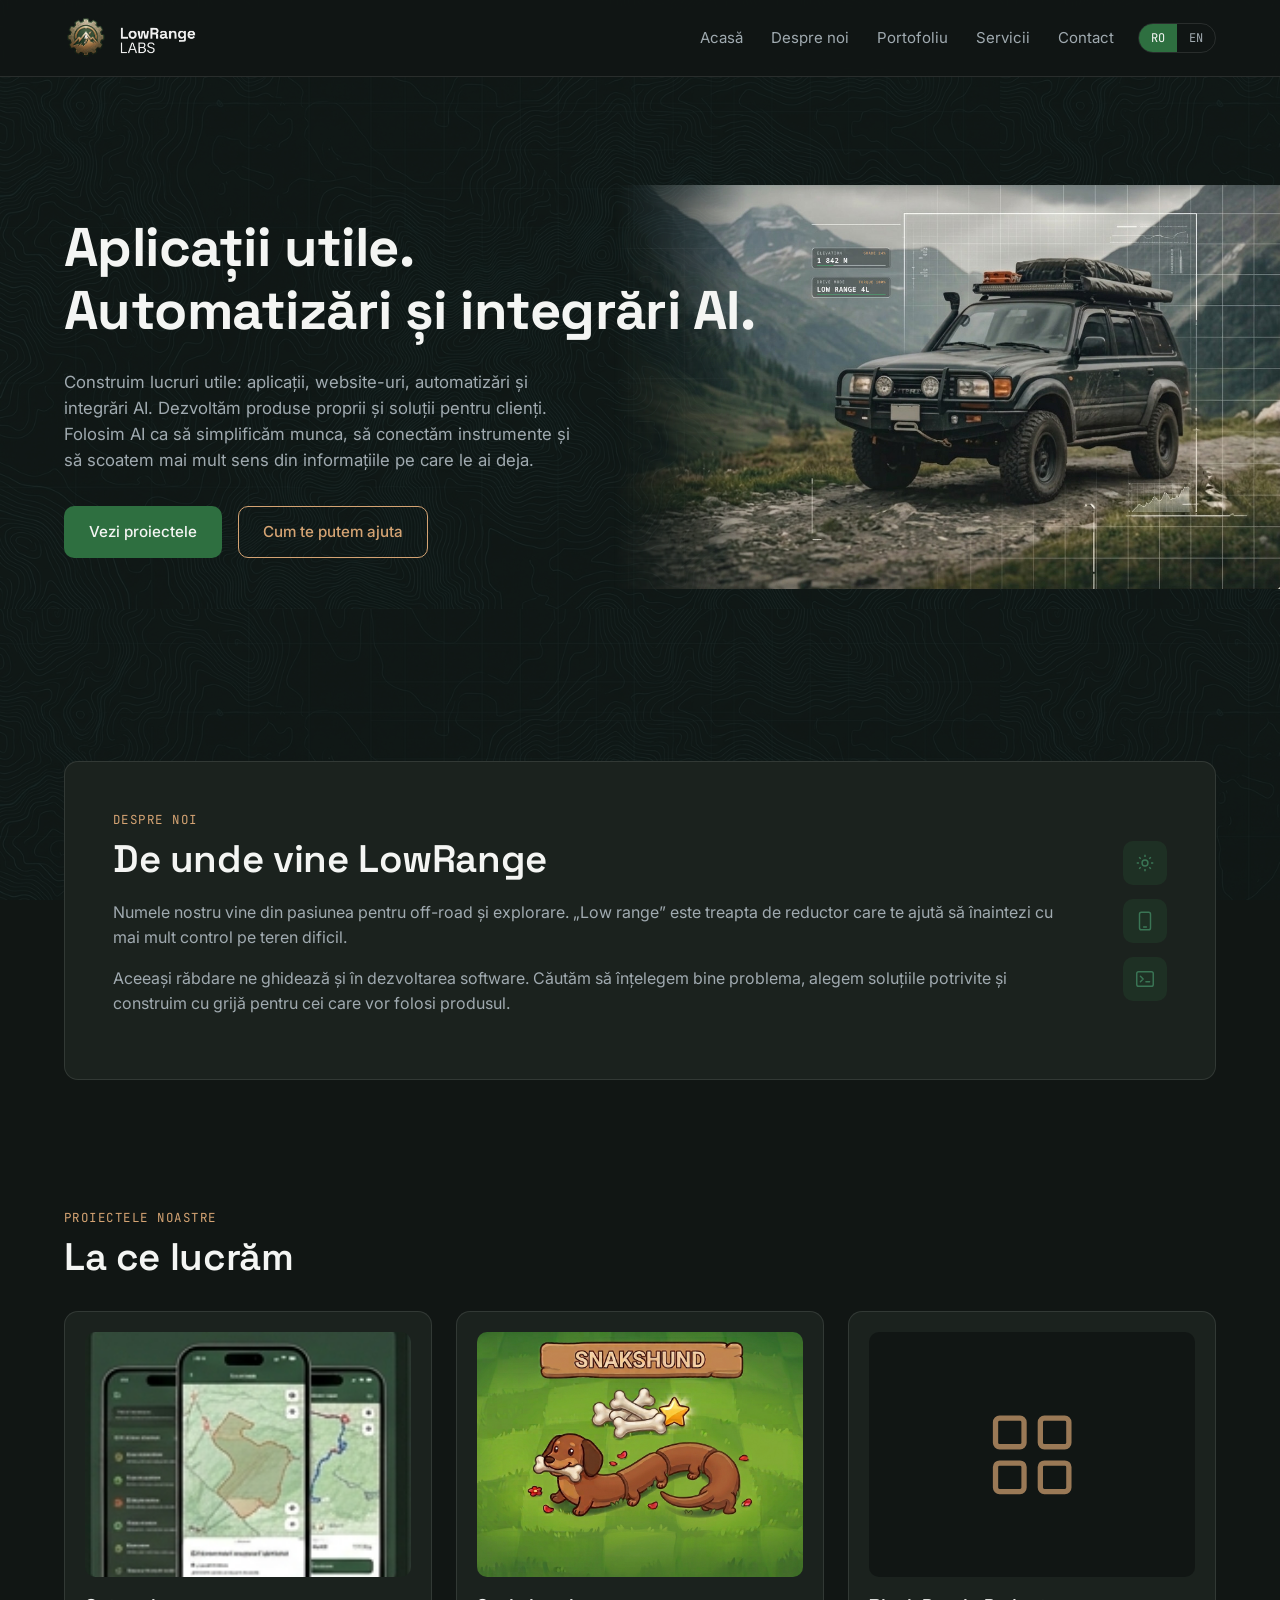
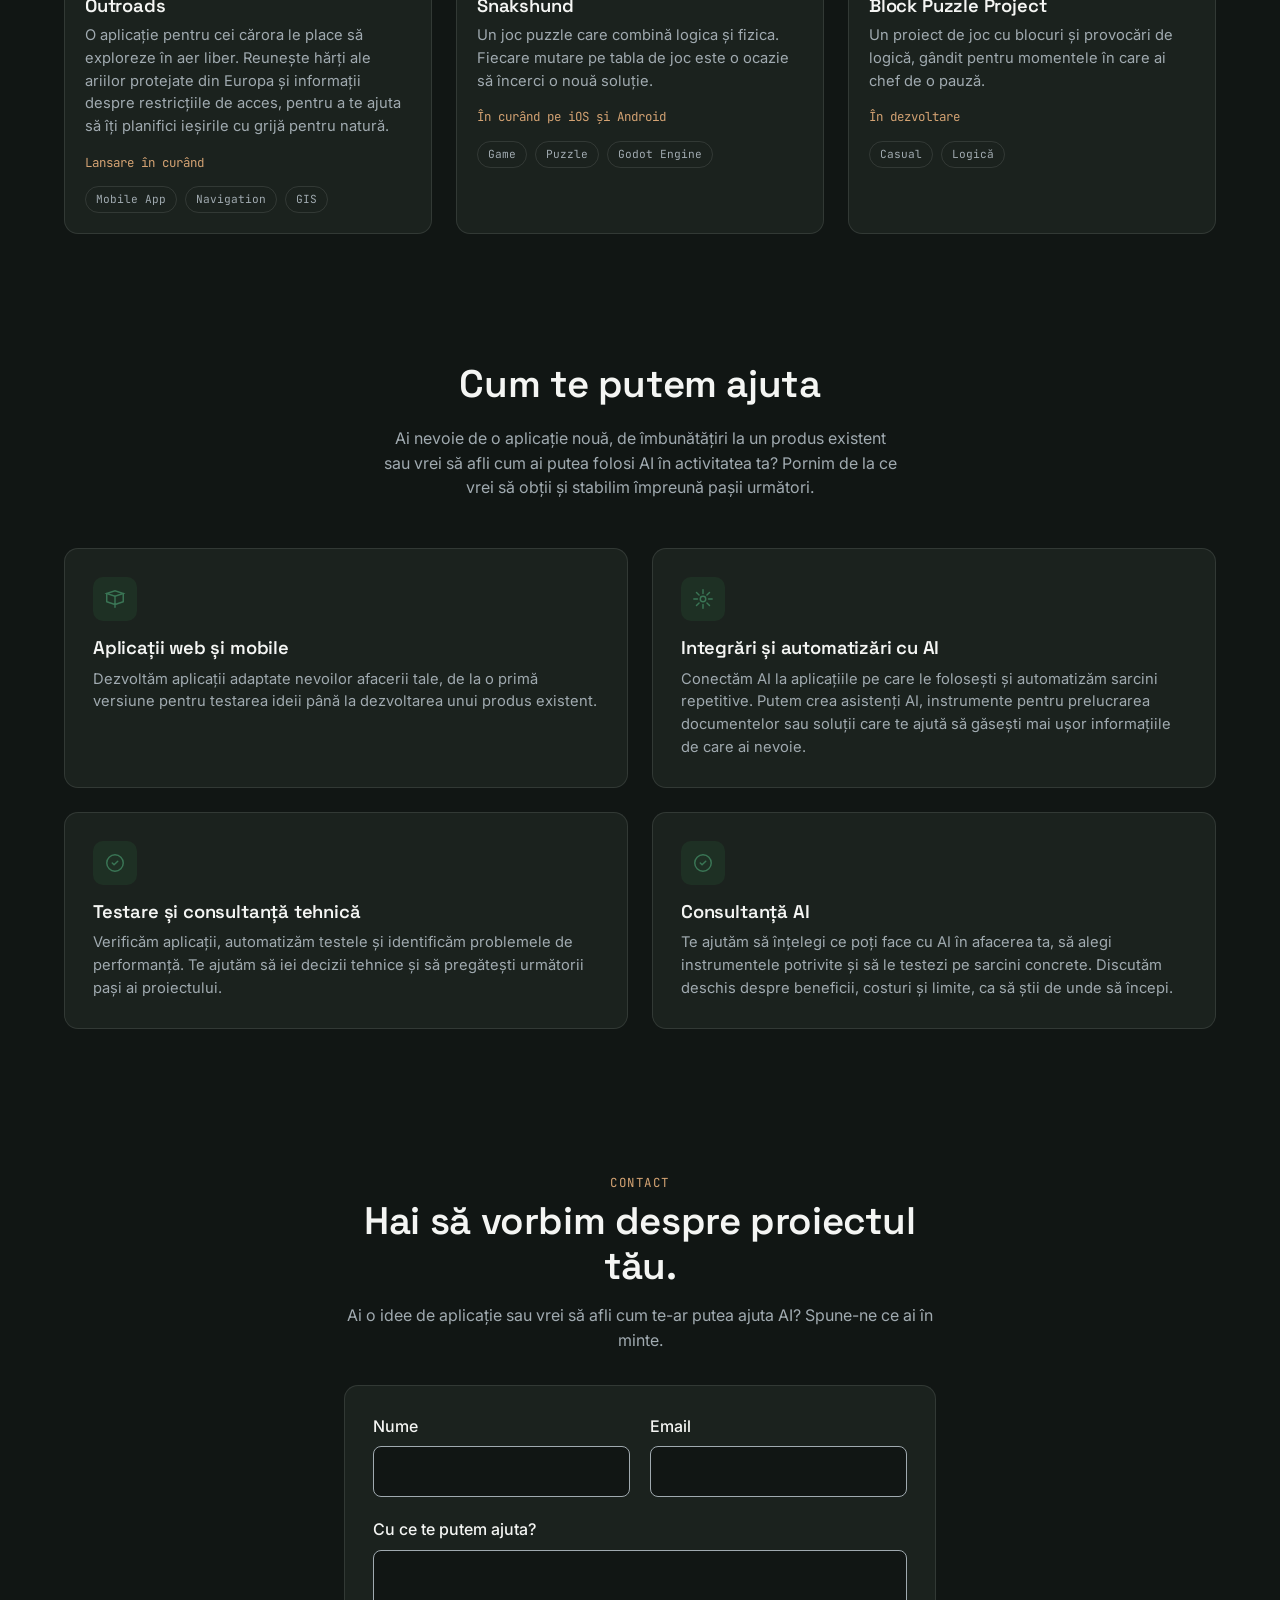
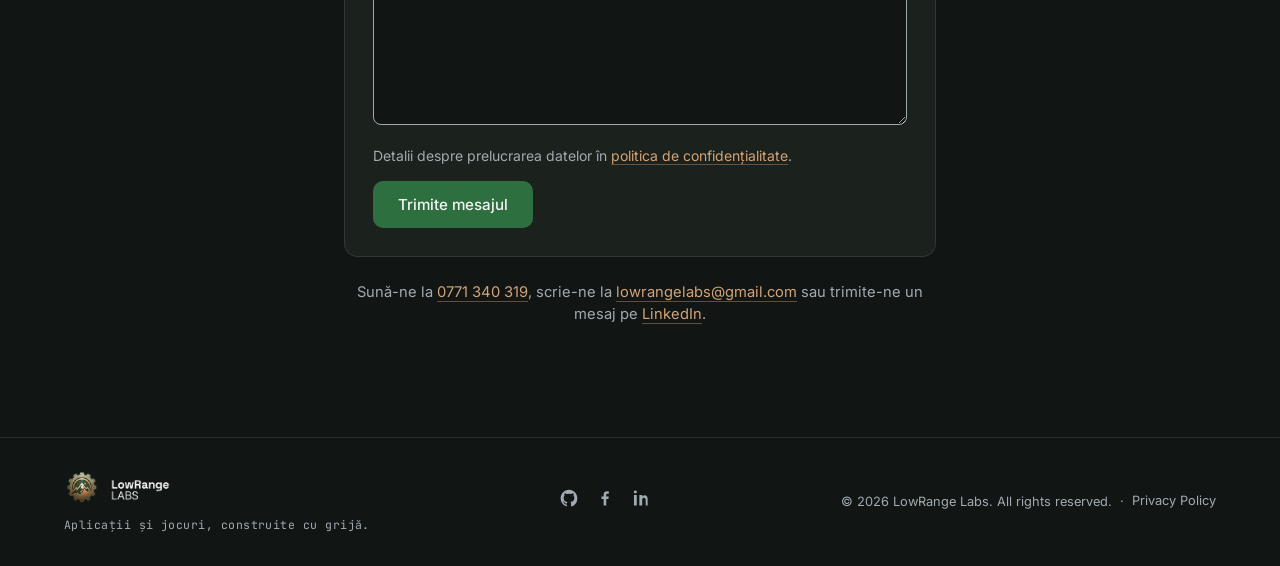
==== index.html @ eadc6260 "Add Google Search Console meta verification" ====
<!DOCTYPE html>
<html lang="ro">
<head>
<meta charset="UTF-8">
<meta name="viewport" content="width=device-width, initial-scale=1.0">
<title>LowRange Labs — Aplicații, automatizări și integrări AI</title>
<meta name="description" content="Aplicații și jocuri construite cu grijă. Integrări, automatizări și consultanță AI pentru afacerea ta.">
<meta name="google-site-verification" content="pYdkfDXl6OP-xGSqP_PDvlRXBoNhQHpBBOD_pa8SyRs">

<meta property="og:type" content="website">
<meta property="og:url" content="https://lowrangelabs.github.io/">
<meta property="og:title" content="LowRange Labs — Aplicații, automatizări și integrări AI">
<meta property="og:description" content="Aplicații și jocuri construite cu grijă. Integrări, automatizări și consultanță AI pentru afacerea ta.">
<meta property="og:image" content="https://lowrangelabs.github.io/assets/img/og-image.jpg">
<meta property="og:image:width" content="1200">
<meta property="og:image:height" content="630">

<meta name="twitter:card" content="summary_large_image">
<meta name="twitter:title" content="LowRange Labs — Aplicații, automatizări și integrări AI">
<meta name="twitter:description" content="Aplicații și jocuri construite cu grijă. Integrări, automatizări și consultanță AI pentru afacerea ta.">
<meta name="twitter:image" content="https://lowrangelabs.github.io/assets/img/og-image.jpg">

<link rel="icon" href="favicon-32.png" sizes="32x32" type="image/png">
<link rel="icon" href="favicon-192.png" sizes="192x192" type="image/png">
<link rel="apple-touch-icon" href="apple-touch-icon.png">
<link rel="preconnect" href="https://fonts.googleapis.com">
<link rel="preconnect" href="https://fonts.gstatic.com" crossorigin>
<link href="https://fonts.googleapis.com/css2?family=Space+Grotesk:wght@500;600;700&family=Inter:wght@400;500;600&family=JetBrains+Mono:wght@500&display=swap" rel="stylesheet">
<link rel="stylesheet" href="css/style.css">
</head>
<body>

<div class="topo-overlay" aria-hidden="true"></div>
<div class="grid-overlay" aria-hidden="true"></div>

<header class="site-header">
  <div class="container header-inner">
    <a href="#top" class="brand">
      <img src="assets/img/brand-mark.png" alt="" width="44" height="44" class="brand-mark">
      <img src="assets/img/brand-wordmark.png" alt="LowRange Labs" class="brand-wordmark">
    </a>

    <nav class="main-nav" id="main-nav">
      <a href="#top" data-i18n="nav.home">Acasă</a>
      <a href="#about" data-i18n="nav.about">Despre noi</a>
      <a href="#portfolio" data-i18n="nav.portfolio">Portofoliu</a>
      <a href="#services" data-i18n="nav.services">Servicii</a>
      <a href="#contact" data-i18n="nav.contact">Contact</a>
    </nav>

    <div class="header-actions">
      <div class="lang-toggle" role="group" aria-label="Language switch">
        <button type="button" data-lang="ro" class="lang-btn is-active">RO</button>
        <button type="button" data-lang="en" class="lang-btn">EN</button>
      </div>
      <button type="button" class="nav-toggle" id="nav-toggle" aria-expanded="false" aria-controls="main-nav" aria-label="Toggle navigation">
        <span></span><span></span><span></span>
      </button>
    </div>
  </div>
</header>

<main id="top">

  <!-- HERO -->
  <section class="hero">
    <div class="hero-bg-wrap" aria-hidden="true">
      <img src="assets/img/hero-bg.png" alt="" class="hero-bg-img" loading="eager">
    </div>
    <div class="container hero-content">
      <h1 data-i18n-html="hero.title">Aplicații utile.<br>Automatizări și integrări AI.</h1>
      <p class="lede" data-i18n="hero.subtitle">Construim lucruri utile: aplicații, website-uri, automatizări și integrări AI. Dezvoltăm produse proprii și soluții pentru clienți. Folosim AI ca să simplificăm munca, să conectăm instrumente și să scoatem mai mult sens din informațiile pe care le ai deja.</p>
      <div class="hero-actions">
        <a href="#portfolio" class="btn btn-primary" data-i18n="hero.cta_primary">Vezi proiectele</a>
        <a href="#services" class="btn btn-secondary" data-i18n="hero.cta_secondary">Cum te putem ajuta</a>
      </div>
    </div>
  </section>

  <!-- ABOUT -->
  <section class="about" id="about">
    <div class="container">
      <div class="about-grid">
        <div class="about-copy">
        <p class="eyebrow" data-i18n="about.eyebrow">Despre noi</p>
        <h2 data-i18n="about.title">De unde vine LowRange</h2>
        <p data-i18n="about.p1">Numele nostru vine din pasiunea pentru off-road și explorare. „Low range” este treapta de reductor care te ajută să înaintezi cu mai mult control pe teren dificil.</p>
        <p data-i18n="about.p2">Aceeași răbdare ne ghidează și în dezvoltarea software. Căutăm să înțelegem bine problema, alegem soluțiile potrivite și construim cu grijă pentru cei care vor folosi produsul.</p>
      </div>
      <div class="about-icons" aria-hidden="true">
        <span class="icon-badge">
          <svg viewBox="0 0 24 24" fill="none" stroke="currentColor" stroke-width="1.6"><circle cx="12" cy="12" r="3.2"/><path d="M12 3v2.4M12 18.6V21M21 12h-2.4M5.4 12H3M18.36 5.64l-1.7 1.7M7.34 16.66l-1.7 1.7M18.36 18.36l-1.7-1.7M7.34 7.34l-1.7-1.7"/></svg>
        </span>
        <span class="icon-badge">
          <svg viewBox="0 0 24 24" fill="none" stroke="currentColor" stroke-width="1.6"><rect x="6" y="2.5" width="12" height="19" rx="2"/><path d="M10.5 18.5h3" stroke-linecap="round"/></svg>
        </span>
        <span class="icon-badge">
          <svg viewBox="0 0 24 24" fill="none" stroke="currentColor" stroke-width="1.6"><rect x="3" y="4" width="18" height="16" rx="2"/><path d="M7 9l3 3-3 3M13 15h4" stroke-linecap="round" stroke-linejoin="round"/></svg>
        </span>
      </div>
    </div>
    </div>
  </section>

  <!-- PORTFOLIO -->
  <section class="portfolio" id="portfolio">
    <div class="container">
      <p class="eyebrow" data-i18n="portfolio.eyebrow">Proiectele noastre</p>
      <h2 data-i18n="portfolio.title">La ce lucrăm</h2>

      <div class="card-grid">
        <article class="card product-card">
          <div class="card-media"><img src="assets/img/outroads-mockup.png" alt="Mockup aplicație Outroads"></div>
          <h3>Outroads</h3>
          <p class="card-desc" data-i18n="outroads.desc">O aplicație pentru cei cărora le place să exploreze în aer liber. Reunește hărți ale ariilor protejate din Europa și informații despre restricțiile de acces, pentru a te ajuta să îți planifici ieșirile cu grijă pentru natură.</p>
          <p class="card-status" data-i18n="outroads.status">Lansare în curând</p>
          <div class="tag-row">
            <span class="tag">Mobile App</span>
            <span class="tag">Navigation</span>
            <span class="tag">GIS</span>
          </div>
        </article>

        <article class="card product-card">
          <div class="card-media"><img src="assets/img/snakshund-mockup.png" alt="Mockup joc Snakshund"></div>
          <h3>Snakshund</h3>
          <p class="card-desc" data-i18n="snakshund.desc">Un joc puzzle care combină logica și fizica. Fiecare mutare pe tabla de joc este o ocazie să încerci o nouă soluție.</p>
          <p class="card-status" data-i18n="snakshund.status">În curând pe iOS și Android</p>
          <div class="tag-row">
            <span class="tag">Game</span>
            <span class="tag">Puzzle</span>
            <span class="tag">Godot Engine</span>
          </div>
        </article>

        <article class="card product-card">
          <div class="card-media card-media-placeholder" aria-hidden="true">
            <svg viewBox="0 0 24 24" fill="none" stroke="currentColor" stroke-width="1.3"><rect x="3" y="3" width="7" height="7" rx="1"/><rect x="14" y="3" width="7" height="7" rx="1"/><rect x="3" y="14" width="7" height="7" rx="1"/><rect x="14" y="14" width="7" height="7" rx="1"/></svg>
          </div>
          <h3 data-i18n="blockpuzzle.name">Block Puzzle Project</h3>
          <p class="card-desc" data-i18n="blockpuzzle.desc">Un proiect de joc cu blocuri și provocări de logică, gândit pentru momentele în care ai chef de o pauză.</p>
          <p class="card-status" data-i18n="blockpuzzle.status">În dezvoltare</p>
          <div class="tag-row">
            <span class="tag" data-i18n="blockpuzzle.tag1">Casual</span>
            <span class="tag" data-i18n="blockpuzzle.tag2">Logică</span>
          </div>
        </article>
      </div>
    </div>
  </section>

  <!-- SERVICES -->
  <section class="services" id="services">
    <div class="container">
      <h2 data-i18n="services.title">Cum te putem ajuta</h2>
      <p class="lede center" data-i18n="services.subtitle">Ai nevoie de o aplicație nouă, de îmbunătățiri la un produs existent sau vrei să afli cum ai putea folosi AI în activitatea ta? Pornim de la ce vrei să obții și stabilim împreună pașii următori.</p>

      <div class="service-grid">
        <div class="service-card">
          <span class="icon-badge">
            <svg viewBox="0 0 24 24" fill="none" stroke="currentColor" stroke-width="1.6"><path d="M3 6l9-3 9 3-9 3-9-3z"/><path d="M3 6v9l9 3 9-3V6M12 9v12" stroke-linecap="round" stroke-linejoin="round"/></svg>
          </span>
          <h3 data-i18n="service1.title">Aplicații web și mobile</h3>
          <p data-i18n="service1.desc">Dezvoltăm aplicații adaptate nevoilor afacerii tale, de la o primă versiune pentru testarea ideii până la dezvoltarea unui produs existent.</p>
        </div>
        <div class="service-card">
          <span class="icon-badge">
            <svg viewBox="0 0 24 24" fill="none" stroke="currentColor" stroke-width="1.6"><circle cx="12" cy="12" r="3"/><path d="M12 2v4M12 18v4M4.9 4.9l2.8 2.8M16.3 16.3l2.8 2.8M2 12h4M18 12h4M4.9 19.1l2.8-2.8M16.3 7.7l2.8-2.8" stroke-linecap="round"/></svg>
          </span>
          <h3 data-i18n="service2.title">Integrări și automatizări cu AI</h3>
          <p data-i18n="service2.desc">Conectăm AI la aplicațiile pe care le folosești și automatizăm sarcini repetitive. Putem crea asistenți AI, instrumente pentru prelucrarea documentelor sau soluții care te ajută să găsești mai ușor informațiile de care ai nevoie.</p>
        </div>
        <div class="service-card">
          <span class="icon-badge">
            <svg viewBox="0 0 24 24" fill="none" stroke="currentColor" stroke-width="1.6"><path d="M9 12l2 2 4-4" stroke-linecap="round" stroke-linejoin="round"/><circle cx="12" cy="12" r="9"/></svg>
          </span>
          <h3 data-i18n="service3.title">Testare și consultanță tehnică</h3>
          <p data-i18n="service3.desc">Verificăm aplicații, automatizăm testele și identificăm problemele de performanță. Te ajutăm să iei decizii tehnice și să pregătești următorii pași ai proiectului.</p>
        </div>
        <div class="service-card">
          <span class="icon-badge">
            <svg viewBox="0 0 24 24" fill="none" stroke="currentColor" stroke-width="1.6"><path d="M9 12l2 2 4-4" stroke-linecap="round" stroke-linejoin="round"/><circle cx="12" cy="12" r="9"/></svg>
          </span>
          <h3 data-i18n="service4.title">Consultanță AI</h3>
          <p data-i18n="service4.desc">Te ajutăm să înțelegi ce poți face cu AI în afacerea ta, să alegi instrumentele potrivite și să le testezi pe sarcini concrete. Discutăm deschis despre beneficii, costuri și limite, ca să știi de unde să începi.</p>
        </div>
      </div>
    </div>
  </section>

  <!-- CONTACT -->
  <section class="contact" id="contact">
    <div class="container contact-inner">
      <p class="eyebrow" data-i18n="contact.eyebrow">Contact</p>
      <h2 data-i18n="contact.title">Hai să vorbim despre proiectul tău.</h2>
      <p data-i18n="contact.text">Ai o idee de aplicație sau vrei să afli cum te-ar putea ajuta AI? Spune-ne ce ai în minte.</p>
      <form class="contact-form" id="contact-form" aria-label="Contact" aria-describedby="contact-status">
        <div class="contact-fields">
          <div class="contact-field">
            <label for="contact-name" data-i18n="contact.name">Nume</label>
            <input id="contact-name" name="name" autocomplete="name" required maxlength="120">
          </div>
          <div class="contact-field">
            <label for="contact-email" data-i18n="contact.email">Email</label>
            <input id="contact-email" name="email" type="email" autocomplete="email" required maxlength="254">
          </div>
        </div>
        <div class="contact-field">
          <label for="contact-message" data-i18n="contact.message">Cu ce te putem ajuta?</label>
          <textarea id="contact-message" name="message" rows="6" required maxlength="5000"></textarea>
        </div>
        <p class="contact-privacy" data-i18n="contact.privacy">Detalii despre prelucrarea datelor în <a href="privacy.html">politica de confidențialitate</a>.</p>
        <button class="btn btn-primary" type="submit" disabled data-i18n="contact.send">Trimite mesajul</button>
        <p id="contact-status" class="contact-status" role="status" aria-live="polite" data-i18n="contact.unavailable">Formularul nu este încă disponibil. Ne poți contacta telefonic sau pe LinkedIn.</p>
      </form>
      <p class="contact-alt" data-i18n="contact.text2">Sună-ne la <a href="tel:+40771340319">0771 340 319</a>, scrie-ne la <a href="mailto:lowrangelabs@gmail.com">lowrangelabs@gmail.com</a> sau trimite-ne un mesaj pe <a href="https://www.linkedin.com/company/lowrange-labs/" target="_blank" rel="noopener">LinkedIn</a>.</p>
    </div>
  </section>

</main>

<footer class="site-footer">
  <div class="container footer-inner">
    <div class="footer-brand">
      <a href="#top" class="brand">
        <img src="assets/img/brand-mark.png" alt="" width="36" height="36" class="brand-mark">
        <img src="assets/img/brand-wordmark.png" alt="LowRange Labs" class="brand-wordmark">
      </a>
      <p class="brand-tagline" data-i18n="footer.tagline">Aplicații și jocuri, construite cu grijă.</p>
    </div>
    <div class="social-links" aria-label="Social media">
      <a href="https://github.com/lowrangelabs" target="_blank" rel="noopener" aria-label="GitHub"><svg viewBox="0 0 24 24" fill="currentColor"><path d="M12 2C6.48 2 2 6.58 2 12.25c0 4.53 2.87 8.37 6.84 9.73.5.1.68-.22.68-.49 0-.24-.01-.87-.01-1.71-2.78.62-3.37-1.37-3.37-1.37-.45-1.18-1.11-1.49-1.11-1.49-.91-.64.07-.63.07-.63 1 .07 1.53 1.05 1.53 1.05.9 1.57 2.34 1.12 2.91.85.09-.67.35-1.12.64-1.38-2.22-.26-4.56-1.14-4.56-5.07 0-1.12.39-2.03 1.03-2.75-.1-.26-.45-1.31.1-2.73 0 0 .84-.28 2.75 1.05a9.3 9.3 0 0 1 5 0c1.91-1.33 2.75-1.05 2.75-1.05.55 1.42.2 2.47.1 2.73.64.72 1.03 1.63 1.03 2.75 0 3.94-2.34 4.8-4.57 5.06.36.32.68.95.68 1.92 0 1.39-.01 2.51-.01 2.85 0 .27.18.6.69.49A10.26 10.26 0 0 0 22 12.25C22 6.58 17.52 2 12 2z"/></svg></a>
      <a href="https://www.facebook.com/lowrangelabs/" target="_blank" rel="noopener" aria-label="Facebook"><svg viewBox="0 0 24 24" fill="currentColor"><path d="M13.5 21v-7.8h2.6l.4-3h-3v-1.9c0-.87.24-1.46 1.5-1.46h1.6V4.14c-.28-.04-1.23-.12-2.34-.12-2.32 0-3.9 1.42-3.9 4.02v2.24H7.75v3h2.61V21h3.14z"/></svg></a>
      <a href="https://www.linkedin.com/company/lowrange-labs/" target="_blank" rel="noopener" aria-label="LinkedIn"><svg viewBox="0 0 24 24" fill="currentColor"><path d="M6.94 8.5H3.56V21h3.38V8.5zM5.25 3c-1.15 0-1.9.76-1.9 1.76 0 .97.73 1.76 1.87 1.76h.02c1.18 0 1.9-.79 1.9-1.76C7.12 3.76 6.4 3 5.25 3zM21 21h-3.38v-6.7c0-1.62-.58-2.72-2.02-2.72-1.1 0-1.76.75-2.05 1.46-.1.26-.13.62-.13.99V21H10.04s.05-11.4 0-12.5h3.38v1.77c.45-.7 1.25-1.69 3.04-1.69 2.22 0 3.54 1.5 3.54 4.71V21z"/></svg></a>
    </div>
    <div class="footer-legal">
      <p class="copyright" data-i18n="footer.copyright">© 2026 LowRange Labs. All rights reserved.</p>
      <span>·</span>
      <a href="privacy.html">Privacy Policy</a>
    </div>
  </div>
</footer>

<script src="js/i18n.js"></script>
<script src="js/main.js"></script>
<script src="js/contact.js"></script>
</body>
</html>
---- css/style.css ----
:root {
  --bg: #111614;
  --surface: #1B221E;
  --accent: #2E6F40;
  --accent-bright: #3A7555;
  --accent-2: #D4A373;
  --text: #F4F5F3;
  --text-muted: #A0AAB0;
  --border: rgba(255, 255, 255, 0.1);
  --radius: 14px;
  --font-heading: "Space Grotesk", "Inter", sans-serif;
  --font-body: "Inter", sans-serif;
  --font-mono: "JetBrains Mono", monospace;
  --container-w: 1200px;
}

* { box-sizing: border-box; }
html { scroll-behavior: smooth; }

body {
  margin: 0;
  background: var(--bg);
  color: var(--text);
  font-family: var(--font-body);
  line-height: 1.55;
  -webkit-font-smoothing: antialiased;
  overflow-x: hidden;
}

img { max-width: 100%; display: block; }

h1, h2, h3 {
  font-family: var(--font-heading);
  font-weight: 600;
  line-height: 1.15;
  margin: 0 0 0.5em;
  letter-spacing: -0.01em;
}

h1 { font-size: clamp(2rem, 4.5vw, 3.4rem); font-weight: 700; }
h2 { font-size: clamp(1.7rem, 3vw, 2.4rem); }
h3 { font-size: 1.15rem; }

p { color: var(--text-muted); margin: 0 0 1em; }

a { color: inherit; text-decoration: none; }

.container {
  max-width: var(--container-w);
  margin: 0 auto;
  padding: 0 24px;
}

.eyebrow {
  font-family: var(--font-mono);
  color: var(--accent-2);
  text-transform: uppercase;
  font-size: 0.78rem;
  letter-spacing: 0.12em;
  margin: 0 0 0.6em;
}

/* organic topographic contour lines, faint, across the whole page */
.topo-overlay {
  position: fixed;
  inset: 0;
  pointer-events: none;
  z-index: 0;
  background-image: url("../assets/img/topo-layer.png");
  background-repeat: repeat;
  background-size: 1000px 609px;
  opacity: 0.18;
}

/* subtle technical grid overlay texture across the whole page */
.grid-overlay {
  position: fixed;
  inset: 0;
  pointer-events: none;
  z-index: 0;
  background-image:
    linear-gradient(var(--border) 1px, transparent 1px),
    linear-gradient(90deg, var(--border) 1px, transparent 1px);
  background-size: 42px 42px;
  opacity: 0.05;
}

/* ---------- Header ---------- */
.site-header {
  position: sticky;
  top: 0;
  z-index: 50;
  background: rgba(17, 22, 20, 0.85);
  backdrop-filter: blur(10px);
  border-bottom: 1px solid var(--border);
}

.header-inner {
  display: flex;
  align-items: center;
  justify-content: space-between;
  gap: 24px;
  height: 76px;
}

.brand {
  display: flex;
  align-items: center;
  gap: 10px;
  flex-shrink: 0;
}

.brand-mark { flex-shrink: 0; }

/* brand-wordmark.png ships as dark green text for light surfaces;
   invert to a near-white silhouette so it reads on the dark theme */
.brand-wordmark {
  height: 34px;
  width: auto;
  filter: brightness(0) invert(94%);
}

.brand-tagline {
  font-family: var(--font-mono);
  font-size: 0.72rem;
  letter-spacing: 0.04em;
  color: var(--text-muted);
  margin: 0;
}

.footer-brand {
  display: flex;
  flex-direction: column;
  gap: 10px;
}

.main-nav {
  display: flex;
  gap: 28px;
  margin-left: auto;
}

.main-nav a {
  font-size: 0.94rem;
  color: var(--text-muted);
  transition: color 0.2s;
  white-space: nowrap;
}

.main-nav a:hover { color: var(--text); }

.header-actions {
  display: flex;
  align-items: center;
  gap: 16px;
}

.lang-toggle {
  display: flex;
  border: 1px solid var(--border);
  border-radius: 999px;
  overflow: hidden;
}

.lang-btn {
  font-family: var(--font-mono);
  font-size: 0.75rem;
  background: transparent;
  color: var(--text-muted);
  border: none;
  padding: 6px 12px;
  cursor: pointer;
  transition: background 0.2s, color 0.2s;
}

.lang-btn.is-active {
  background: var(--accent);
  color: var(--text);
}

.nav-toggle {
  display: none;
  flex-direction: column;
  justify-content: center;
  gap: 5px;
  width: 32px;
  height: 32px;
  background: none;
  border: none;
  cursor: pointer;
  padding: 0;
}

.nav-toggle span {
  display: block;
  height: 2px;
  background: var(--text);
  border-radius: 2px;
}

/* ---------- Buttons ---------- */
.btn {
  display: inline-flex;
  align-items: center;
  justify-content: center;
  padding: 13px 24px;
  border-radius: 10px;
  font-size: 0.95rem;
  font-weight: 500;
  transition: transform 0.15s ease, background 0.2s, border-color 0.2s;
  border: 1px solid transparent;
}

.btn:hover { transform: translateY(-1px); }

.btn-primary {
  background: var(--accent);
  color: var(--text);
}

.btn-primary:hover { background: var(--accent-bright); }

.btn-secondary {
  background: transparent;
  border-color: var(--accent-2);
  color: var(--accent-2);
}

.btn-secondary:hover { background: rgba(212, 163, 115, 0.1); }

/* ---------- Hero ---------- */
.hero {
  position: relative;
  z-index: 1;
  min-height: 620px;
  display: flex;
  align-items: center;
  padding: 96px 0;
  overflow: hidden;
}

.hero-bg-wrap {
  position: absolute;
  top: 0;
  right: 0;
  bottom: 0;
  width: 52%;
  z-index: 0;
}

.hero-bg-img {
  width: 100%;
  height: 100%;
  object-fit: contain;
  object-position: center right;
  -webkit-mask-image: linear-gradient(90deg, transparent 0%, black 20%);
  mask-image: linear-gradient(90deg, transparent 0%, black 20%);
}

.hero-content {
  position: relative;
  z-index: 1;
  width: 100%;
}

.hero-content .lede {
  font-size: 1.05rem;
  max-width: 46ch;
  margin-bottom: 2em;
}

.hero-actions {
  display: flex;
  gap: 16px;
  flex-wrap: wrap;
}

/* ---------- About ---------- */
.about {
  position: relative;
  z-index: 1;
  padding: 64px 0;
}

.about-grid {
  display: grid;
  grid-template-columns: 1fr auto;
  gap: 48px;
  align-items: center;
  background: var(--surface);
  border: 1px solid var(--border);
  border-radius: var(--radius);
  padding: 48px;
}

.about-icons {
  display: flex;
  flex-direction: column;
  justify-self: end;
  gap: 14px;
}

.icon-badge {
  display: inline-flex;
  align-items: center;
  justify-content: center;
  width: 44px;
  height: 44px;
  border-radius: 10px;
  background: rgba(46, 111, 64, 0.18);
  color: var(--accent-bright);
  flex-shrink: 0;
}

.icon-badge svg { width: 22px; height: 22px; }

/* ---------- Portfolio ---------- */
.portfolio {
  position: relative;
  z-index: 1;
  padding: 64px 0;
}

.card-grid {
  display: grid;
  grid-template-columns: repeat(3, 1fr);
  gap: 24px;
  margin-top: 32px;
}

.card {
  background: var(--surface);
  border: 1px solid var(--border);
  border-radius: var(--radius);
  padding: 20px;
  transition: transform 0.2s ease, border-color 0.2s ease;
}

.card:hover {
  transform: translateY(-4px);
  border-color: rgba(255, 255, 255, 0.2);
}

.card-media {
  border-radius: 10px;
  overflow: hidden;
  margin-bottom: 18px;
  aspect-ratio: 4 / 3;
  background: var(--bg);
}

.card-media img {
  width: 100%;
  height: 100%;
  object-fit: cover;
}

.card-media-placeholder {
  display: flex;
  align-items: center;
  justify-content: center;
  color: var(--accent-2);
}

.card-media-placeholder svg { width: 40%; height: 40%; opacity: 0.7; }

.card h3 { margin-bottom: 8px; }

.card-desc { font-size: 0.92rem; min-height: 4.5em; }

.card-status {
  font-family: var(--font-mono);
  font-size: 0.78rem;
  color: var(--accent-2);
  margin-bottom: 14px;
}

.tag-row {
  display: flex;
  gap: 8px;
  flex-wrap: wrap;
}

.tag {
  font-family: var(--font-mono);
  font-size: 0.7rem;
  color: var(--text-muted);
  border: 1px solid var(--border);
  border-radius: 999px;
  padding: 4px 10px;
}

/* ---------- Services ---------- */
.services {
  position: relative;
  z-index: 1;
  padding: 64px 0;
  text-align: center;
}

.lede.center { max-width: 52ch; margin: 0 auto 3em; }

.service-grid {
  display: grid;
  grid-template-columns: repeat(2, 1fr);
  gap: 24px;
  text-align: left;
}

.service-card {
  background: var(--surface);
  border: 1px solid var(--border);
  border-radius: var(--radius);
  padding: 28px;
}

.service-card .icon-badge { margin-bottom: 16px; }

.service-card p { font-size: 0.92rem; margin-bottom: 0; }

/* ---------- Contact ---------- */
.contact {
  position: relative;
  z-index: 1;
  padding: 80px 0 96px;
  text-align: center;
}

.contact-inner { max-width: 640px; margin: 0 auto; }

.contact h2 { margin-bottom: 0.4em; }

.contact a {
  color: var(--accent-2);
  border-bottom: 1px solid rgba(212, 163, 115, 0.4);
}

.contact a:hover { border-color: var(--accent-2); }

.contact-alt {
  margin-top: 0.6em;
  font-size: 0.92rem;
  color: var(--text-muted);
}

/* ---------- Footer ---------- */
.site-footer {
  position: relative;
  z-index: 1;
  border-top: 1px solid var(--border);
  padding: 32px 0;
}

.footer-inner {
  display: flex;
  align-items: center;
  justify-content: space-between;
  flex-wrap: wrap;
  gap: 20px;
}

.site-footer .brand-wordmark { height: 26px; }

.social-links {
  display: flex;
  gap: 16px;
}

.social-links a {
  color: var(--text-muted);
  transition: color 0.2s;
}

.social-links a:hover { color: var(--text); }

.social-links svg { width: 20px; height: 20px; }

.copyright {
  font-size: 0.8rem;
  color: var(--text-muted);
  margin: 0;
}

.footer-legal {
  display: flex;
  gap: 8px;
  align-items: center;
  font-size: 0.8rem;
  color: var(--text-muted);
}

.footer-legal a { color: var(--text-muted); border-bottom: 1px solid transparent; }
.footer-legal a:hover { color: var(--text); border-color: var(--border); }

/* ---------- Legal document page ---------- */
.legal {
  position: relative;
  z-index: 1;
  padding: 140px 0 96px;
}

.legal-content {
  max-width: 760px;
}

.back-link {
  display: inline-flex;
  align-items: center;
  gap: 6px;
  font-size: 0.88rem;
  color: var(--accent-2);
  margin-bottom: 28px;
}

.back-link:hover { text-decoration: underline; }

.legal-meta {
  font-family: var(--font-mono);
  font-size: 0.8rem;
  color: var(--text-muted);
  margin-bottom: 2.5em;
}

.legal-content h2 {
  margin-top: 2em;
  font-size: 1.4rem;
}

.legal-content h3 {
  margin-top: 1.4em;
  color: var(--text);
}

.legal-content p,
.legal-content li {
  color: var(--text-muted);
  font-size: 0.98rem;
}

.legal-content ul {
  margin: 0 0 1em;
  padding-left: 1.3em;
}

.legal-content li { margin-bottom: 0.5em; }

.legal-content a { color: var(--accent-2); border-bottom: 1px solid rgba(212, 163, 115, 0.4); }
.legal-content a:hover { border-color: var(--accent-2); }

.legal-content strong { color: var(--text); }

.tc-placeholder {
  color: var(--accent-2);
  background: rgba(212, 163, 115, 0.12);
  border: 1px dashed rgba(212, 163, 115, 0.5);
  border-radius: 4px;
  padding: 0 4px;
  font-family: var(--font-mono);
  font-size: 0.88em;
}

.tc-notice {
  margin-top: 2.5em;
  padding: 16px 20px;
  background: rgba(212, 163, 115, 0.08);
  border: 1px solid rgba(212, 163, 115, 0.3);
  border-radius: var(--radius);
  font-size: 0.85rem;
}

/* ---------- Responsive ---------- */
@media (max-width: 900px) {
  .hero { min-height: 520px; padding: 72px 0; }
  .hero-bg-wrap { width: 100%; height: 42%; top: auto; }
  .hero-bg-img {
    object-position: center bottom;
    -webkit-mask-image: linear-gradient(180deg, transparent 0%, black 30%);
    mask-image: linear-gradient(180deg, transparent 0%, black 30%);
  }
  .about-grid { grid-template-columns: 1fr; padding: 32px; }
  .about-icons { flex-direction: row; }
  .card-grid { grid-template-columns: 1fr 1fr; }
  .service-grid { grid-template-columns: 1fr; }
}

@media (max-width: 720px) {
  .nav-toggle { display: flex; }

  .main-nav {
    position: absolute;
    top: 76px;
    left: 0;
    right: 0;
    background: var(--bg);
    border-bottom: 1px solid var(--border);
    flex-direction: column;
    gap: 0;
    padding: 8px 24px 16px;
    display: none;
  }

  .main-nav.is-open { display: flex; }

  .main-nav a {
    padding: 12px 0;
    border-bottom: 1px solid var(--border);
  }

  .main-nav a:last-child { border-bottom: none; }

  .card-grid { grid-template-columns: 1fr; }
  .footer-inner { flex-direction: column; text-align: center; }
}

/* Contact form */
.contact-form { margin: 32px 0 24px; padding: 28px; text-align: left; background: var(--surface); border: 1px solid var(--border); border-radius: var(--radius); }
.contact-fields { display: grid; grid-template-columns: repeat(2, minmax(0, 1fr)); gap: 20px; }
.contact-field { display: flex; flex-direction: column; gap: 8px; margin-bottom: 20px; min-width: 0; }
.contact-field label { font-size: 1rem; font-weight: 500; }
.contact-field input, .contact-field textarea { width: 100%; min-width: 0; padding: 12px 14px; border: 1px solid var(--text-muted); border-radius: 8px; background: var(--bg); color: var(--text); font: inherit; font-size: 1rem; }
.contact-field textarea { resize: vertical; min-height: 150px; }
.contact-field input:focus-visible, .contact-field textarea:focus-visible, .contact-form button:focus-visible { outline: 2px solid var(--accent-2); outline-offset: 3px; }
.contact-form button { font-family: inherit; cursor: pointer; }
.contact-form button:disabled { opacity: 0.6; cursor: not-allowed; transform: none; }
.contact-privacy, .contact-status { font-size: 0.875rem; }
.contact-status { margin: 16px 0 0; }
.contact-status:empty { display: none; }
@media (max-width: 520px) {
  .contact-fields { grid-template-columns: 1fr; gap: 0; }
  .contact-form { padding: 20px; }
  .contact-form button { width: 100%; }
}
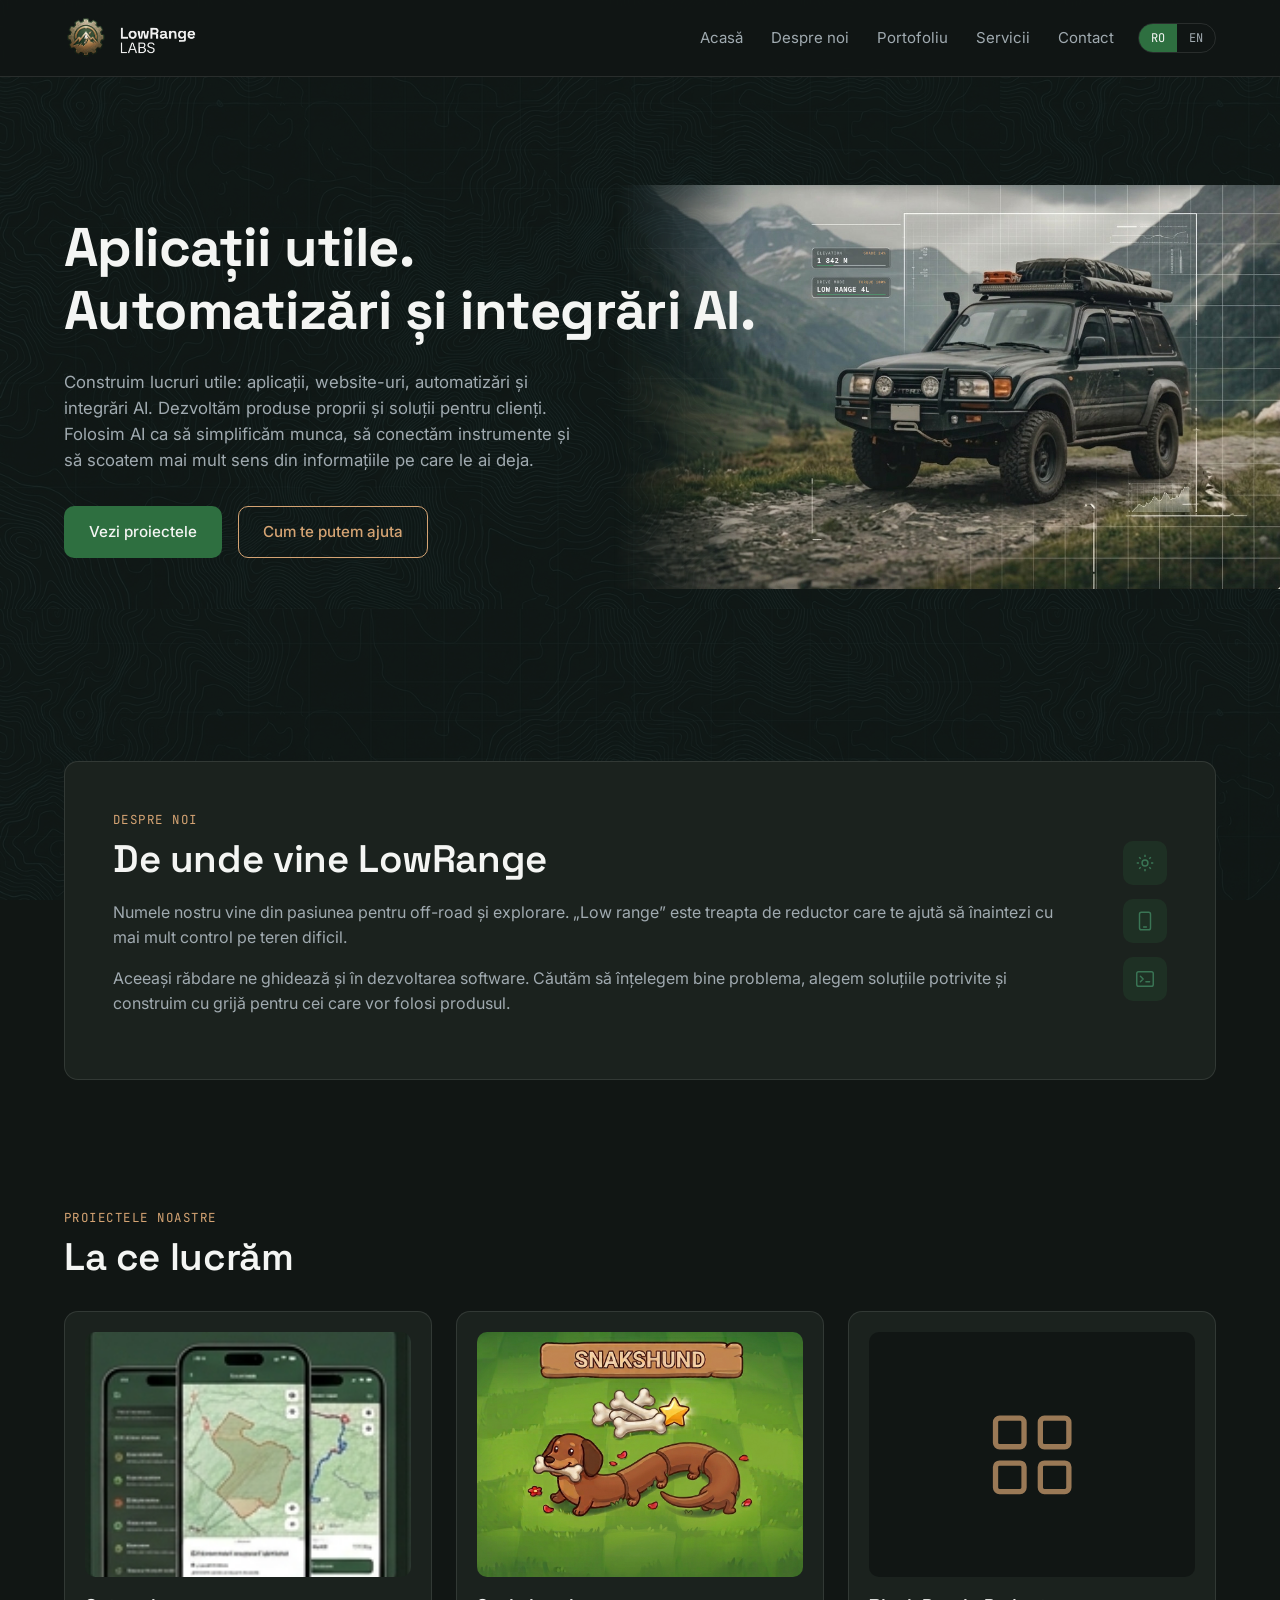
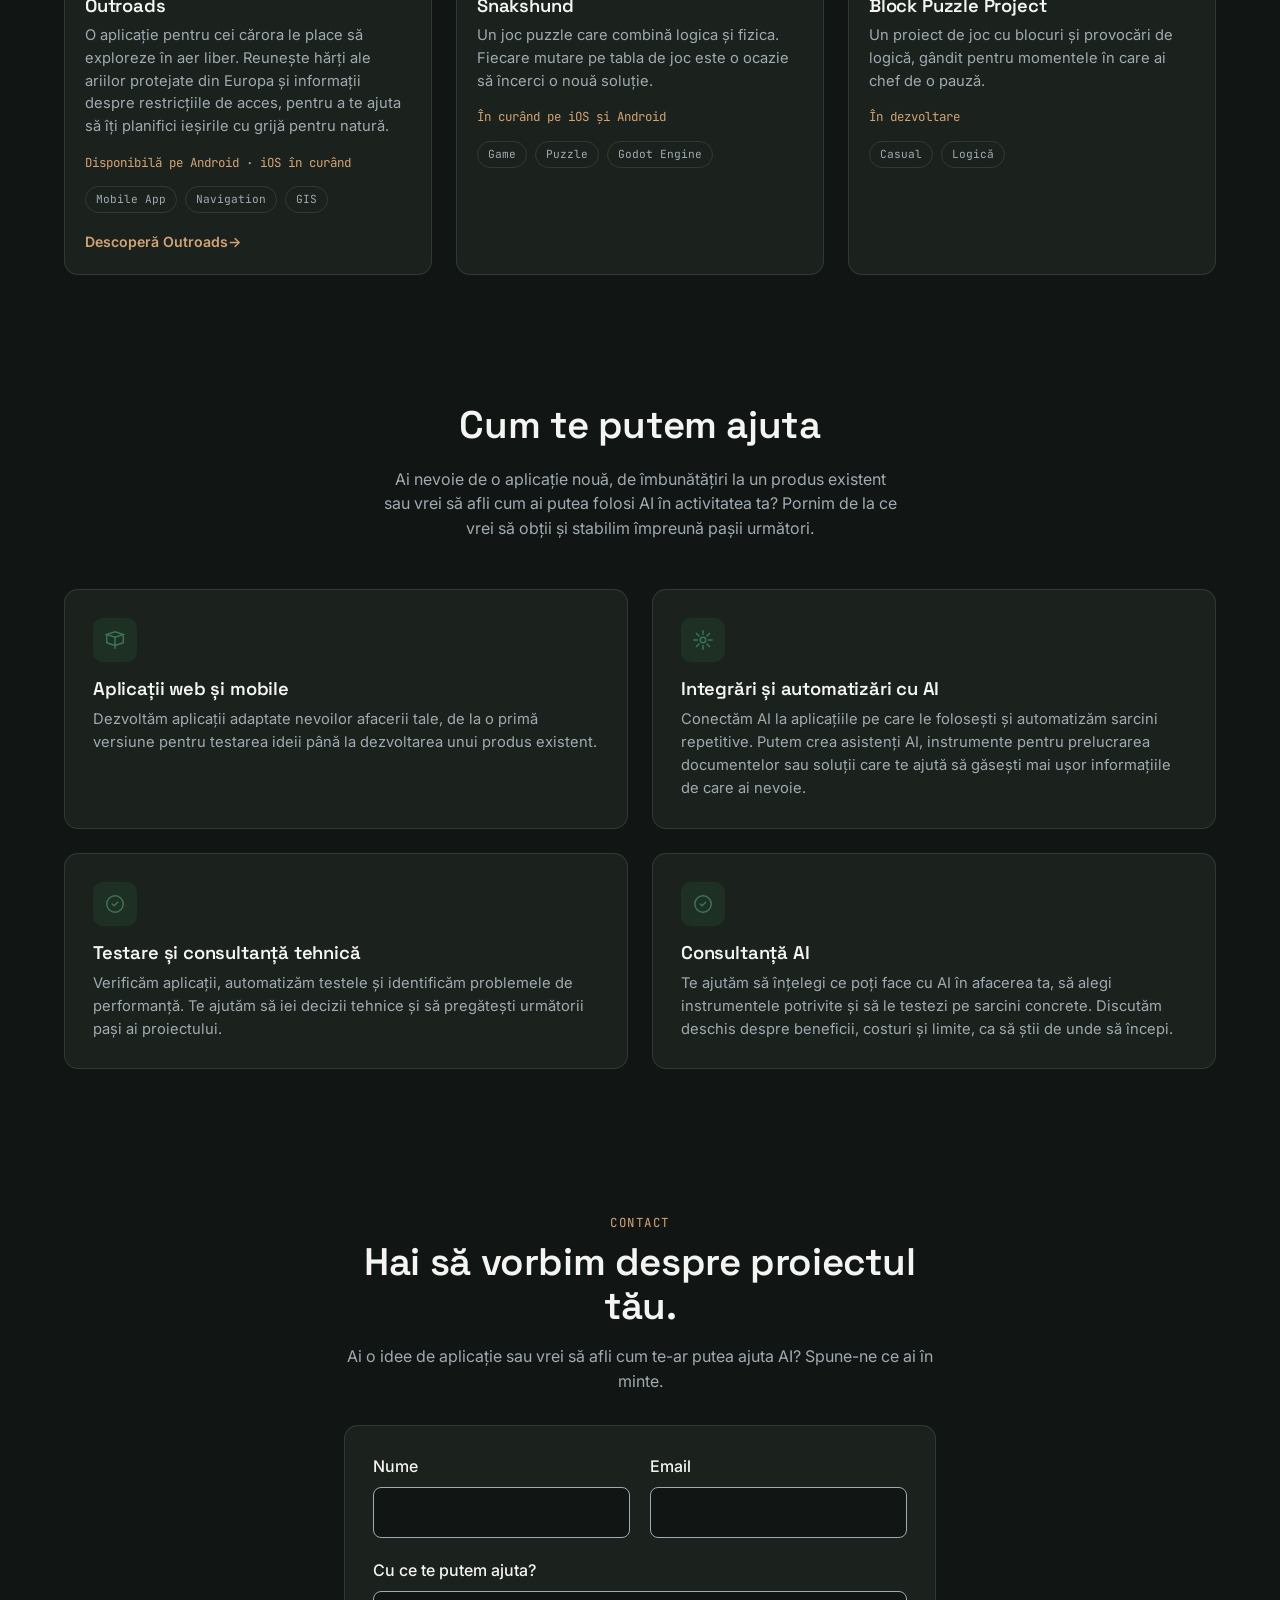
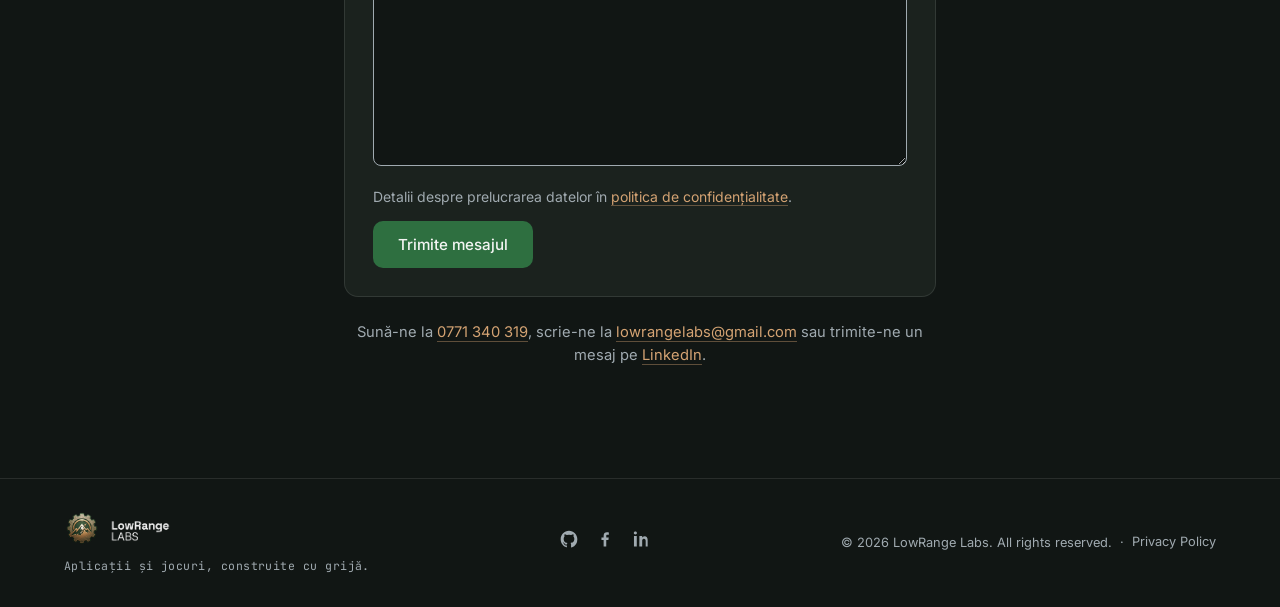
==== commit 1bc0252e: "Add Outroads landing page and sitemap" ====
--- a/index.html
+++ b/index.html
@@ -111,7 +111,7 @@
       <div class="card-grid">
         <article class="card product-card">
           <div class="card-media"><img src="assets/img/outroads-mockup.png" alt="Mockup aplicație Outroads"></div>
-          <h3>Outroads</h3>
+          <h3><a href="outroads.html">Outroads</a></h3>
           <p class="card-desc" data-i18n="outroads.desc">O aplicație pentru cei cărora le place să exploreze în aer liber. Reunește hărți ale ariilor protejate din Europa și informații despre restricțiile de acces, pentru a te ajuta să îți planifici ieșirile cu grijă pentru natură.</p>
           <p class="card-status" data-i18n="outroads.status">Lansare în curând</p>
           <div class="tag-row">
@@ -119,6 +119,7 @@
             <span class="tag">Navigation</span>
             <span class="tag">GIS</span>
           </div>
+          <a class="product-card-link" href="outroads.html" data-i18n="outroads.page_link">Descoperă Outroads <span aria-hidden="true">→</span></a>
         </article>
 
         <article class="card product-card">
--- a/css/style.css
+++ b/css/style.css
@@ -390,6 +390,16 @@
   padding: 4px 10px;
 }
 
+.product-card-link {
+  display: inline-flex;
+  margin-top: 18px;
+  color: var(--accent-2);
+  font-size: 0.88rem;
+  font-weight: 600;
+}
+
+.product-card-link:hover { color: var(--text); }
+
 /* ---------- Services ---------- */
 .services {
   position: relative;
@@ -567,6 +577,49 @@
   border-radius: var(--radius);
   font-size: 0.85rem;
 }
+
+/* ---------- Outroads product page ---------- */
+.outroads-page { background: #101712; }
+.outroads-page .topo-overlay { opacity: 0.1; }
+.outroads-hero, .outroads-intro, .outroads-features, .outroads-closing { position: relative; z-index: 1; }
+.outroads-hero { min-height: min(760px, calc(100vh - 76px)); display: flex; align-items: center; overflow: hidden; background: #172118; }
+.outroads-hero-image { position: absolute; inset: 0; }
+.outroads-hero-image::after { content: ""; position: absolute; inset: 0; background: linear-gradient(90deg, rgba(9, 17, 12, .94) 0%, rgba(9, 17, 12, .68) 39%, rgba(9, 17, 12, .12) 72%), linear-gradient(0deg, rgba(9, 17, 12, .66), transparent 38%); }
+.outroads-hero-image img { width: 100%; height: 100%; object-fit: cover; object-position: center; }
+.outroads-hero-content { position: relative; padding-top: 84px; padding-bottom: 84px; }
+.outroads-hero h1 { color: #fbf7ed; font-size: clamp(4rem, 10vw, 8rem); line-height: .88; letter-spacing: -.07em; margin: 0; }
+.outroads-tagline { font-family: var(--font-heading); color: #e3cf9b; font-size: clamp(1.35rem, 2.4vw, 2rem); margin: .7rem 0 1.3rem; }
+.outroads-hero .lede { max-width: 48ch; font-size: 1.05rem; color: #e6e8e1; }
+.outroads-availability { display: inline-flex; padding: 9px 14px; border: 1px solid rgba(226, 207, 155, .55); border-radius: 999px; color: #f4e6bc; font-family: var(--font-mono); font-size: .76rem; letter-spacing: .04em; text-transform: uppercase; }
+.outroads-store-actions { display: flex; flex-wrap: wrap; align-items: center; gap: 12px; margin-top: 20px; }
+.store-badge { position: relative; display: inline-flex; align-items: center; justify-content: center; width: 252px; height: 96px; border-radius: 11px; transition: transform .15s ease, filter .2s ease; }
+.store-badge img { display: block; max-width: 100%; max-height: 100%; width: auto; height: auto; }
+.store-badge-android:hover { transform: translateY(-2px); filter: brightness(1.08); }
+.store-badge-disabled { cursor: not-allowed; opacity: .63; }
+.store-badge-disabled::after { content: ""; position: absolute; inset: 0; border-radius: 11px; background: rgba(15, 24, 18, .34); }
+.store-badge-soon { position: absolute; z-index: 1; left: 50%; top: 50%; transform: translate(-50%, -50%); padding: 4px 8px; border-radius: 999px; background: #f4e6bc; color: #17321f; font-family: var(--font-mono); font-size: .56rem; font-weight: 600; letter-spacing: .04em; text-transform: uppercase; white-space: nowrap; }
+.outroads-intro { padding: 110px 0; background: #f4f1e7; color: #112c1d; }
+.outroads-intro .eyebrow, .outroads-features .eyebrow { color: #a86d15; }
+.outroads-intro-grid { display: grid; grid-template-columns: 1.05fr .95fr; align-items: center; gap: clamp(40px, 7vw, 96px); }
+.outroads-intro h2, .outroads-features h2, .outroads-closing h2 { color: #112c1d; font-size: clamp(2.2rem, 4.5vw, 4rem); }
+.outroads-intro h2 { max-width: 13ch; margin: 0; text-wrap: balance; }
+.outroads-intro-text { max-width: 38rem; padding: 8px 0 8px 30px; border-left: 2px solid #c8953e; }
+.outroads-intro-text p { color: #486154; font-size: clamp(1.08rem, 1.5vw, 1.22rem); line-height: 1.7; margin: 0; }
+.outroads-features { padding: 110px 0; background: #e8ece3; }
+.outroads-feature-grid { display: grid; grid-template-columns: repeat(2, minmax(0, 1fr)); gap: 28px; margin-top: 42px; }
+.outroads-feature-card { overflow: hidden; background: #f9f7f0; border: 1px solid rgba(17, 44, 29, .12); border-radius: 20px; box-shadow: 0 18px 36px rgba(24, 48, 30, .08); }
+/* Capturile sunt portret; contain păstrează integral fiecare ecran în loc să-l taie pentru un card orizontal. */
+.outroads-feature-card img { width: 100%; height: clamp(420px, 48vw, 640px); object-fit: contain; object-position: center; background: #e6ebe3; }
+.outroads-feature-copy { padding: 26px 28px 30px; }
+.feature-number { font-family: var(--font-mono); color: #b27619; font-size: .76rem; }
+.outroads-feature-card h3 { color: #112c1d; font-size: 1.45rem; margin: .35rem 0 .45rem; }
+.outroads-feature-card p { color: #587064; margin: 0; }
+.outroads-closing { padding: 112px 0; background: #183d29 url("../assets/img/topo-layer.png") center / 900px auto; text-align: center; }
+.outroads-closing-inner { max-width: 660px; margin: 0 auto; }
+.outroads-closing .eyebrow { color: #e4bb68; }
+.outroads-closing h2 { color: #f8f5eb; }
+.outroads-closing p:not(.eyebrow) { color: #d3dbd1; font-size: 1.08rem; margin-bottom: 2em; }
+.outroads-closing .btn-secondary { color: #f4dfaa; border-color: #d5a544; }
 
 /* ---------- Responsive ---------- */
 @media (max-width: 900px) {
@@ -581,6 +634,8 @@
   .about-icons { flex-direction: row; }
   .card-grid { grid-template-columns: 1fr 1fr; }
   .service-grid { grid-template-columns: 1fr; }
+  .outroads-intro-grid { grid-template-columns: 1fr; gap: 24px; }
+  .outroads-intro h2 { max-width: 18ch; }
 }
 
 @media (max-width: 720px) {
@@ -610,6 +665,13 @@
 
   .card-grid { grid-template-columns: 1fr; }
   .footer-inner { flex-direction: column; text-align: center; }
+  .outroads-hero { min-height: 650px; align-items: flex-end; }
+  .outroads-hero-image::after { background: linear-gradient(0deg, rgba(9, 17, 12, .96) 0%, rgba(9, 17, 12, .58) 55%, rgba(9, 17, 12, .15)); }
+  .outroads-hero-content { padding-top: 220px; padding-bottom: 48px; }
+  .outroads-hero h1 { font-size: clamp(3.4rem, 18vw, 5.5rem); }
+  .outroads-intro, .outroads-features, .outroads-closing { padding: 72px 0; }
+  .outroads-feature-grid { grid-template-columns: 1fr; gap: 20px; margin-top: 28px; }
+  .outroads-feature-card img { height: 460px; }
 }
 
 /* Contact form */
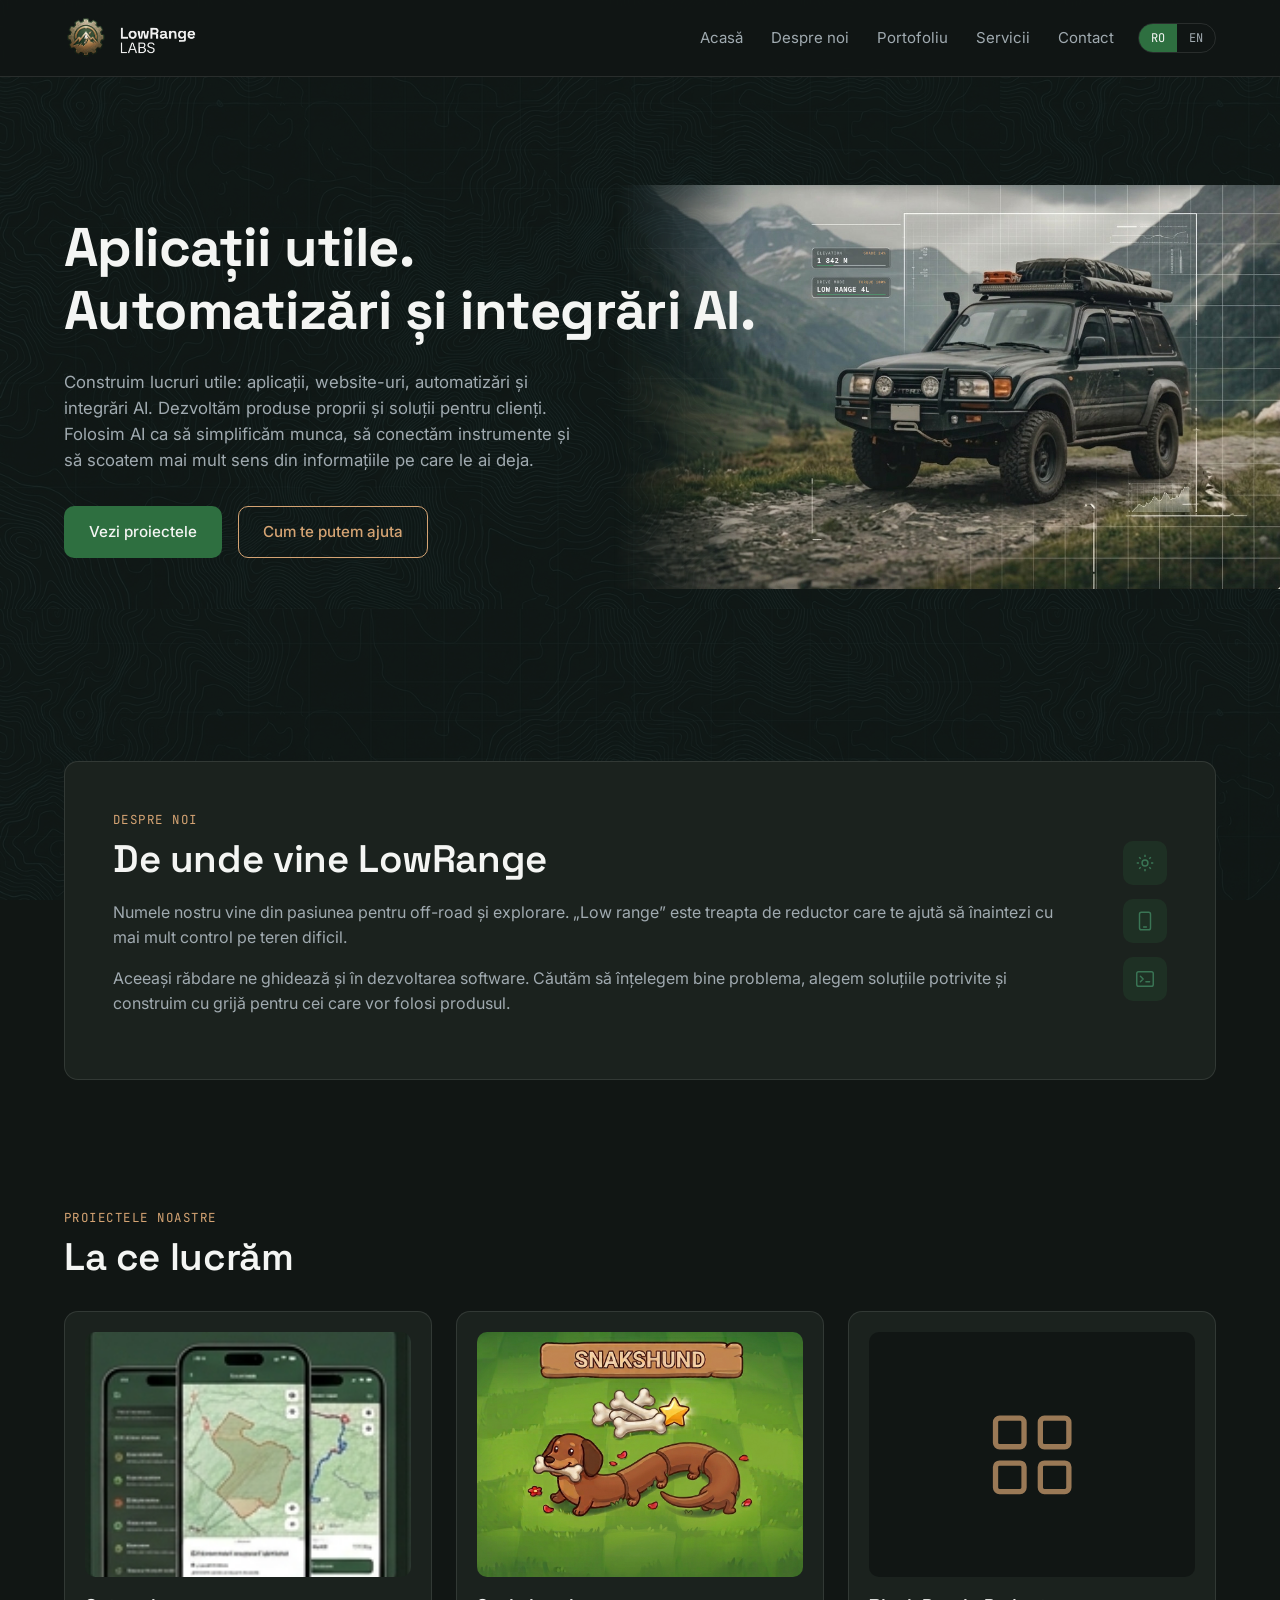
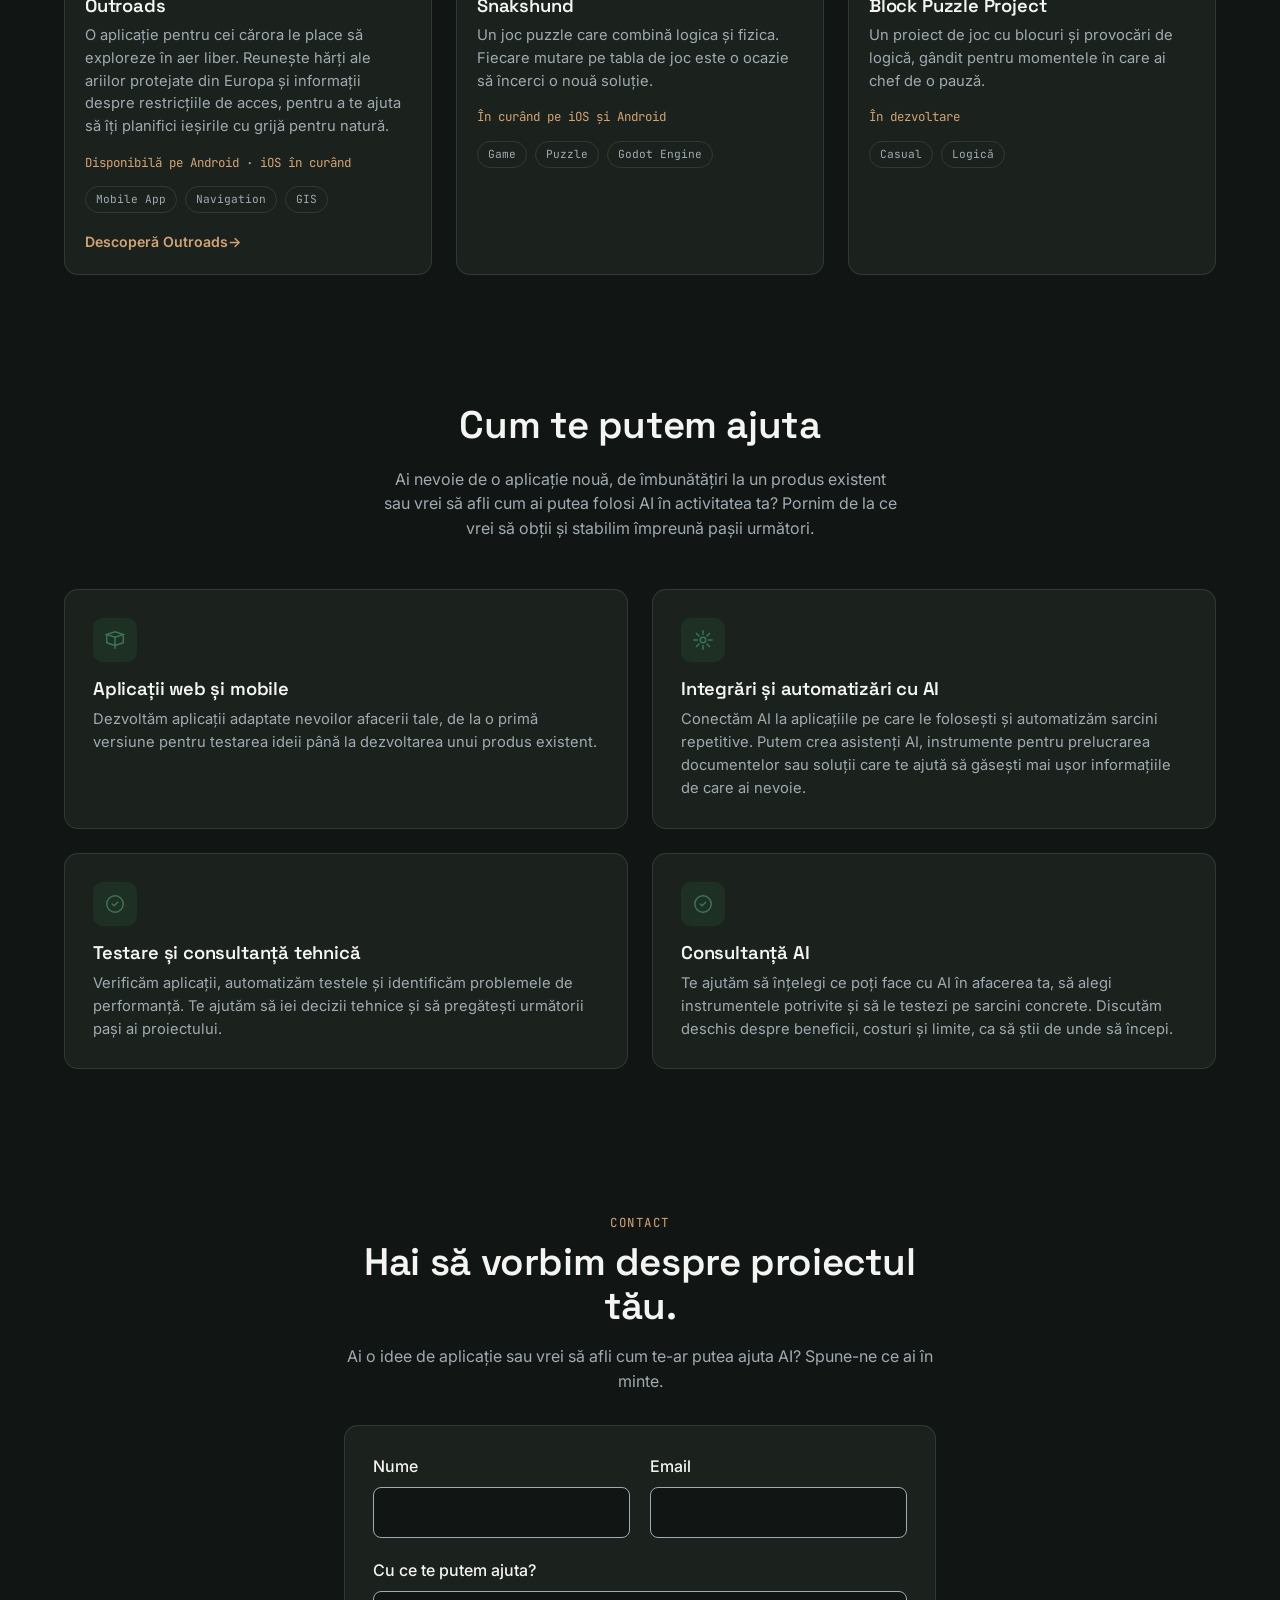
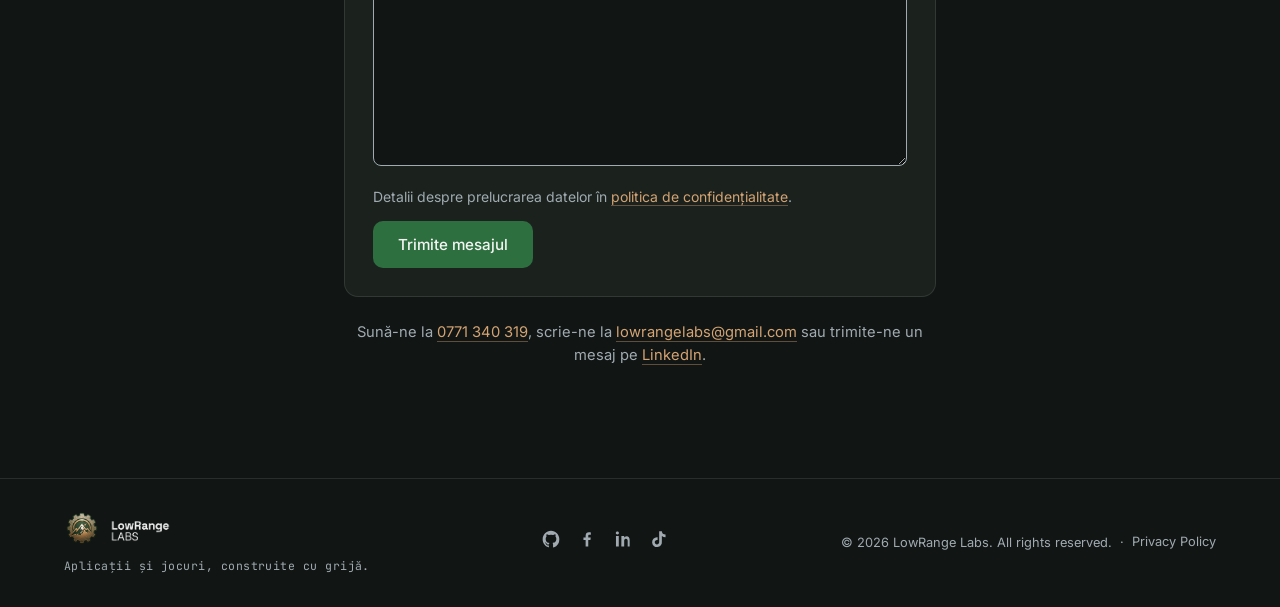
==== commit d58b24a2: "Add TikTok social link" ====
--- a/index.html
+++ b/index.html
@@ -233,6 +233,7 @@
       <a href="https://github.com/lowrangelabs" target="_blank" rel="noopener" aria-label="GitHub"><svg viewBox="0 0 24 24" fill="currentColor"><path d="M12 2C6.48 2 2 6.58 2 12.25c0 4.53 2.87 8.37 6.84 9.73.5.1.68-.22.68-.49 0-.24-.01-.87-.01-1.71-2.78.62-3.37-1.37-3.37-1.37-.45-1.18-1.11-1.49-1.11-1.49-.91-.64.07-.63.07-.63 1 .07 1.53 1.05 1.53 1.05.9 1.57 2.34 1.12 2.91.85.09-.67.35-1.12.64-1.38-2.22-.26-4.56-1.14-4.56-5.07 0-1.12.39-2.03 1.03-2.75-.1-.26-.45-1.31.1-2.73 0 0 .84-.28 2.75 1.05a9.3 9.3 0 0 1 5 0c1.91-1.33 2.75-1.05 2.75-1.05.55 1.42.2 2.47.1 2.73.64.72 1.03 1.63 1.03 2.75 0 3.94-2.34 4.8-4.57 5.06.36.32.68.95.68 1.92 0 1.39-.01 2.51-.01 2.85 0 .27.18.6.69.49A10.26 10.26 0 0 0 22 12.25C22 6.58 17.52 2 12 2z"/></svg></a>
       <a href="https://www.facebook.com/lowrangelabs/" target="_blank" rel="noopener" aria-label="Facebook"><svg viewBox="0 0 24 24" fill="currentColor"><path d="M13.5 21v-7.8h2.6l.4-3h-3v-1.9c0-.87.24-1.46 1.5-1.46h1.6V4.14c-.28-.04-1.23-.12-2.34-.12-2.32 0-3.9 1.42-3.9 4.02v2.24H7.75v3h2.61V21h3.14z"/></svg></a>
       <a href="https://www.linkedin.com/company/lowrange-labs/" target="_blank" rel="noopener" aria-label="LinkedIn"><svg viewBox="0 0 24 24" fill="currentColor"><path d="M6.94 8.5H3.56V21h3.38V8.5zM5.25 3c-1.15 0-1.9.76-1.9 1.76 0 .97.73 1.76 1.87 1.76h.02c1.18 0 1.9-.79 1.9-1.76C7.12 3.76 6.4 3 5.25 3zM21 21h-3.38v-6.7c0-1.62-.58-2.72-2.02-2.72-1.1 0-1.76.75-2.05 1.46-.1.26-.13.62-.13.99V21H10.04s.05-11.4 0-12.5h3.38v1.77c.45-.7 1.25-1.69 3.04-1.69 2.22 0 3.54 1.5 3.54 4.71V21z"/></svg></a>
+      <a href="https://www.tiktok.com/@lowrangelabs?_r=1&amp;_t=ZN-99mf9bpTDpW" target="_blank" rel="noopener" aria-label="TikTok"><svg viewBox="0 0 24 24" fill="currentColor"><path d="M16.6 5.82c-.74-.86-1.17-1.96-1.17-3.07h-3.23v13.1c0 1.46-1.19 2.64-2.65 2.64s-2.65-1.18-2.65-2.64 1.19-2.65 2.65-2.65c.27 0 .53.04.77.12v-3.29a5.9 5.9 0 0 0-.77-.05A5.88 5.88 0 1 0 15.43 15V8.34c1.25.9 2.78 1.43 4.43 1.43V6.54c-1.27 0-2.43-.27-3.26-.72z"/></svg></a>
     </div>
     <div class="footer-legal">
       <p class="copyright" data-i18n="footer.copyright">© 2026 LowRange Labs. All rights reserved.</p>
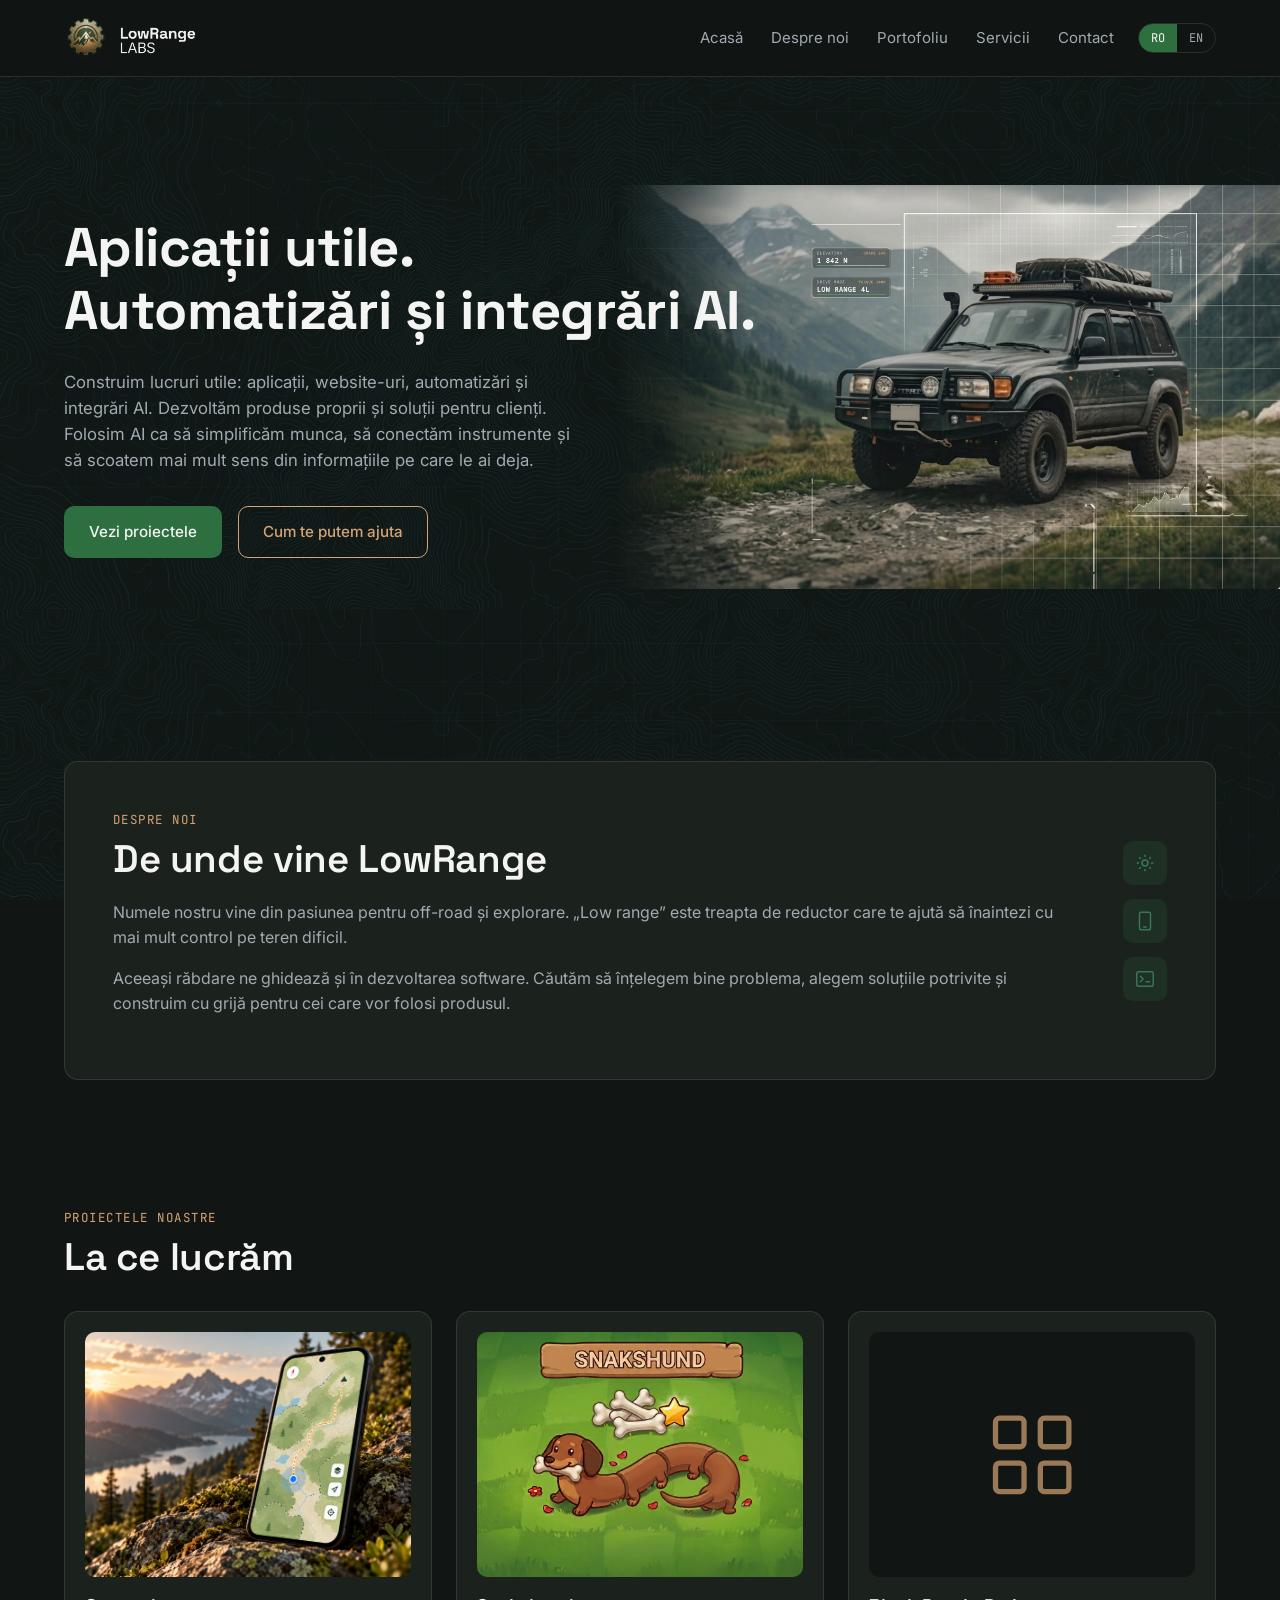
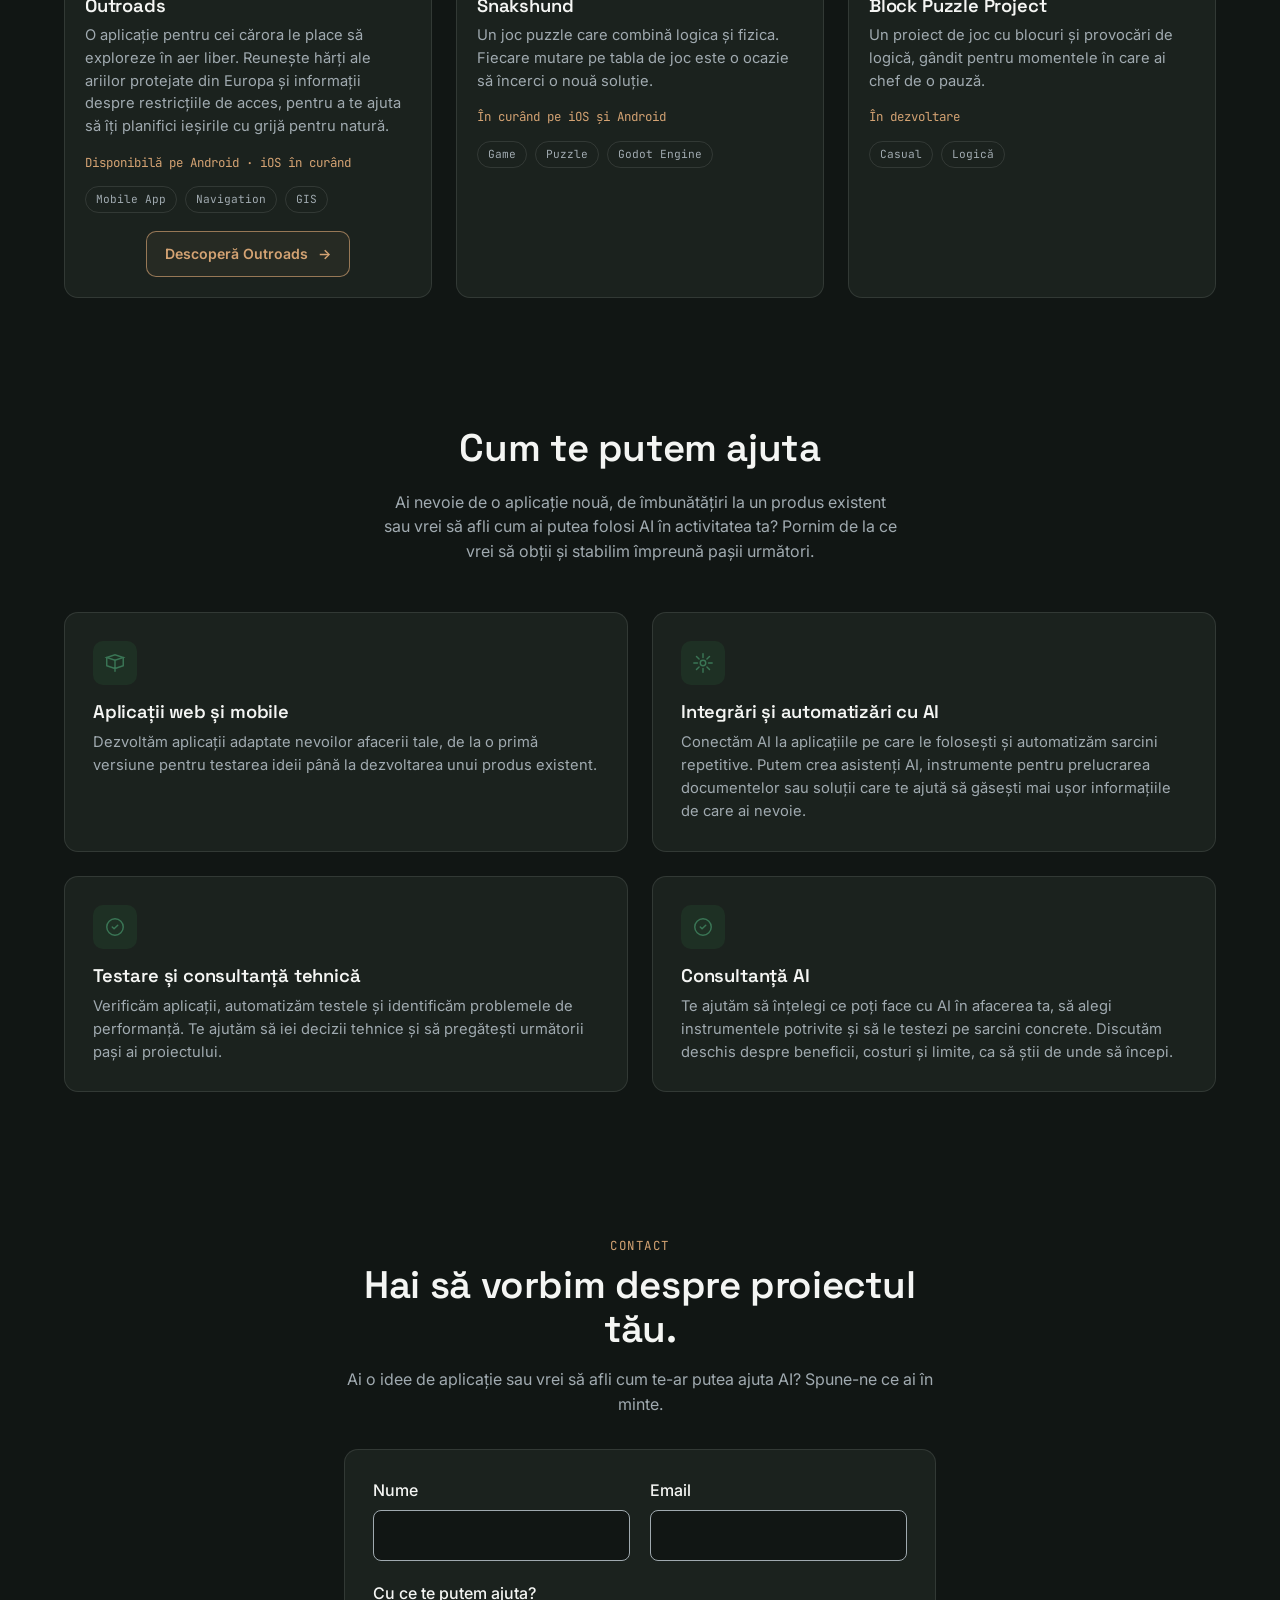
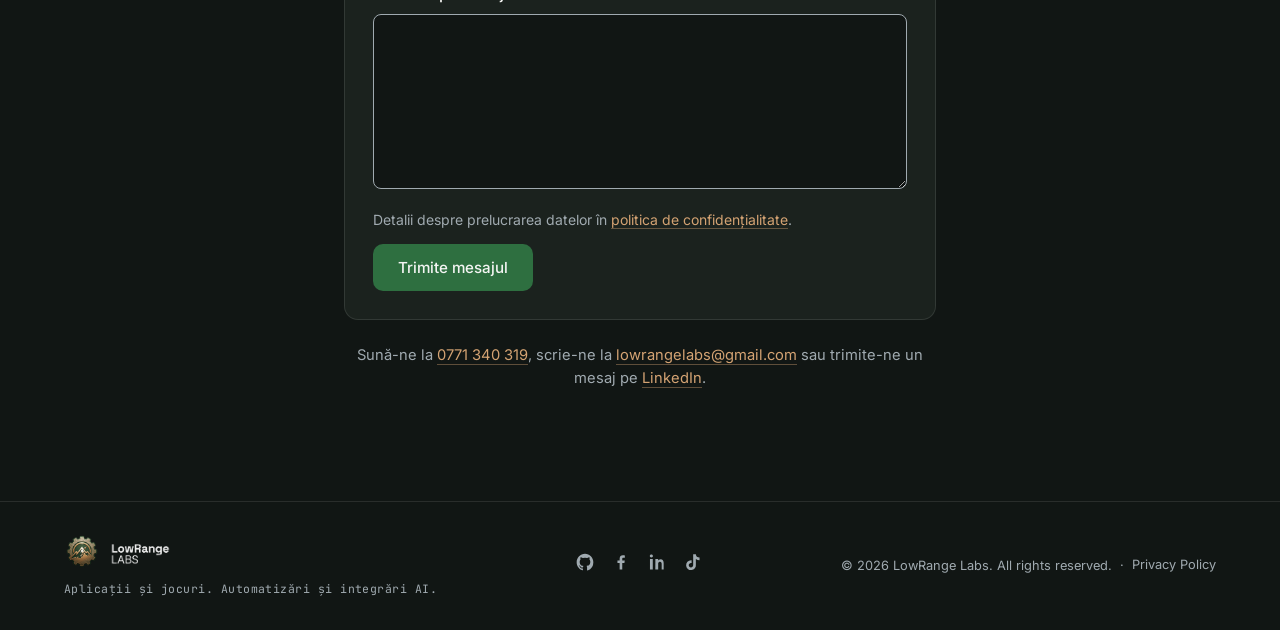
==== commit 8def724f: "Refresh Outroads card and footer" ====
--- a/index.html
+++ b/index.html
@@ -110,10 +110,10 @@
 
       <div class="card-grid">
         <article class="card product-card">
-          <div class="card-media"><img src="assets/img/outroads-mockup.png" alt="Mockup aplicație Outroads"></div>
+          <div class="card-media"><img src="assets/img/outroads-mockup-v2.png" alt="Outroads pe un telefon, cu hartă topografică și traseu montan"></div>
           <h3><a href="outroads.html">Outroads</a></h3>
           <p class="card-desc" data-i18n="outroads.desc">O aplicație pentru cei cărora le place să exploreze în aer liber. Reunește hărți ale ariilor protejate din Europa și informații despre restricțiile de acces, pentru a te ajuta să îți planifici ieșirile cu grijă pentru natură.</p>
-          <p class="card-status" data-i18n="outroads.status">Lansare în curând</p>
+          <p class="card-status" data-i18n="outroads.status">Disponibilă pe Android · iOS în curând</p>
           <div class="tag-row">
             <span class="tag">Mobile App</span>
             <span class="tag">Navigation</span>
@@ -227,7 +227,7 @@
         <img src="assets/img/brand-mark.png" alt="" width="36" height="36" class="brand-mark">
         <img src="assets/img/brand-wordmark.png" alt="LowRange Labs" class="brand-wordmark">
       </a>
-      <p class="brand-tagline" data-i18n="footer.tagline">Aplicații și jocuri, construite cu grijă.</p>
+      <p class="brand-tagline" data-i18n="footer.tagline">Aplicații și jocuri. Automatizări și integrări AI.</p>
     </div>
     <div class="social-links" aria-label="Social media">
       <a href="https://github.com/lowrangelabs" target="_blank" rel="noopener" aria-label="GitHub"><svg viewBox="0 0 24 24" fill="currentColor"><path d="M12 2C6.48 2 2 6.58 2 12.25c0 4.53 2.87 8.37 6.84 9.73.5.1.68-.22.68-.49 0-.24-.01-.87-.01-1.71-2.78.62-3.37-1.37-3.37-1.37-.45-1.18-1.11-1.49-1.11-1.49-.91-.64.07-.63.07-.63 1 .07 1.53 1.05 1.53 1.05.9 1.57 2.34 1.12 2.91.85.09-.67.35-1.12.64-1.38-2.22-.26-4.56-1.14-4.56-5.07 0-1.12.39-2.03 1.03-2.75-.1-.26-.45-1.31.1-2.73 0 0 .84-.28 2.75 1.05a9.3 9.3 0 0 1 5 0c1.91-1.33 2.75-1.05 2.75-1.05.55 1.42.2 2.47.1 2.73.64.72 1.03 1.63 1.03 2.75 0 3.94-2.34 4.8-4.57 5.06.36.32.68.95.68 1.92 0 1.39-.01 2.51-.01 2.85 0 .27.18.6.69.49A10.26 10.26 0 0 0 22 12.25C22 6.58 17.52 2 12 2z"/></svg></a>
--- a/css/style.css
+++ b/css/style.css
@@ -391,14 +391,42 @@
 }
 
 .product-card-link {
-  display: inline-flex;
-  margin-top: 18px;
+  display: flex;
+  align-items: center;
+  justify-content: center;
+  gap: 10px;
+  width: fit-content;
+  margin: 18px auto 0;
+  padding: 11px 18px;
   color: var(--accent-2);
   font-size: 0.88rem;
   font-weight: 600;
-}
-
-.product-card-link:hover { color: var(--text); }
+  border: 1px solid rgba(212, 163, 115, 0.65);
+  border-radius: 10px;
+  background: rgba(212, 163, 115, 0.06);
+  transition: transform 0.2s ease, color 0.2s ease, background 0.2s ease, box-shadow 0.2s ease;
+}
+
+.product-card-link span {
+  display: inline-block;
+  transition: transform 0.2s ease;
+}
+
+.product-card-link:hover,
+.product-card-link:focus-visible {
+  color: var(--text);
+  background: rgba(212, 163, 115, 0.16);
+  transform: translateY(-2px);
+  box-shadow: 0 8px 20px rgba(0, 0, 0, 0.2);
+}
+
+.product-card-link:hover span,
+.product-card-link:focus-visible span { transform: translateX(4px); }
+
+@media (prefers-reduced-motion: reduce) {
+  .product-card-link,
+  .product-card-link span { transition: none; }
+}
 
 /* ---------- Services ---------- */
 .services {
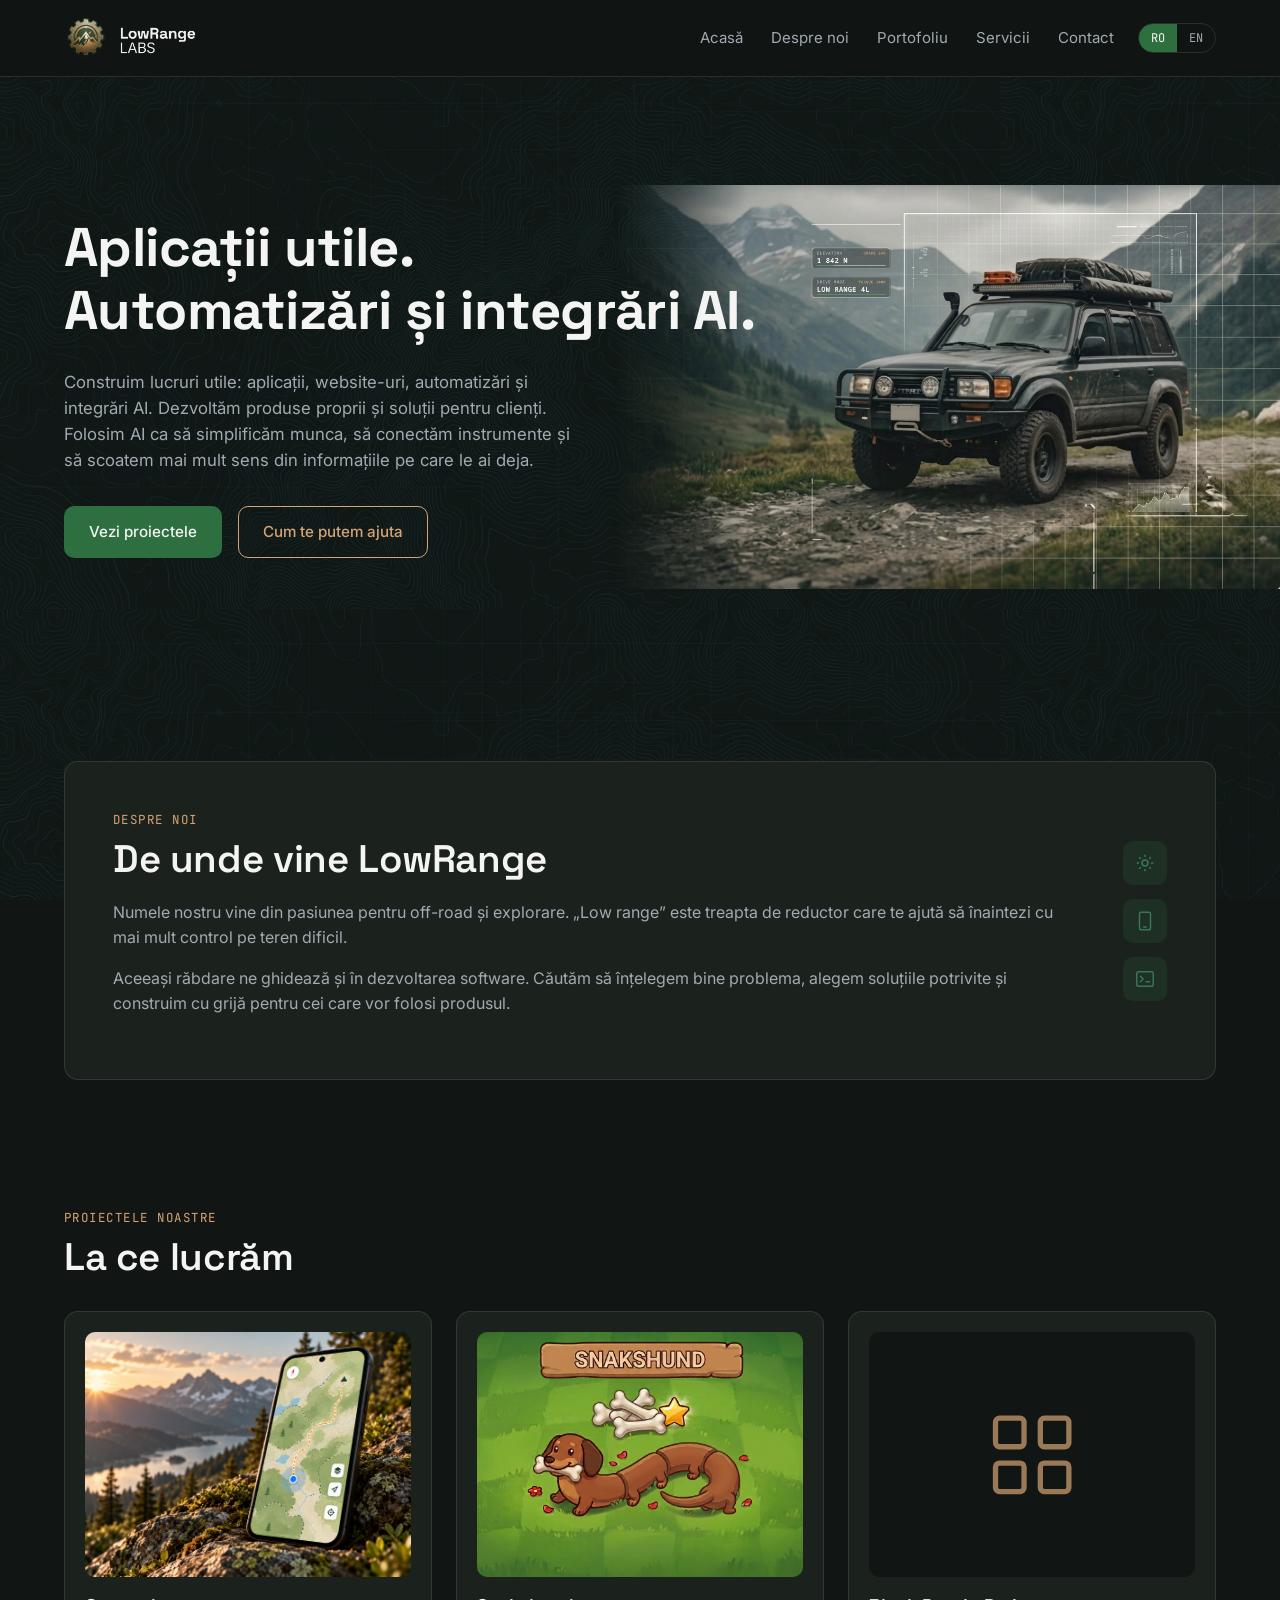
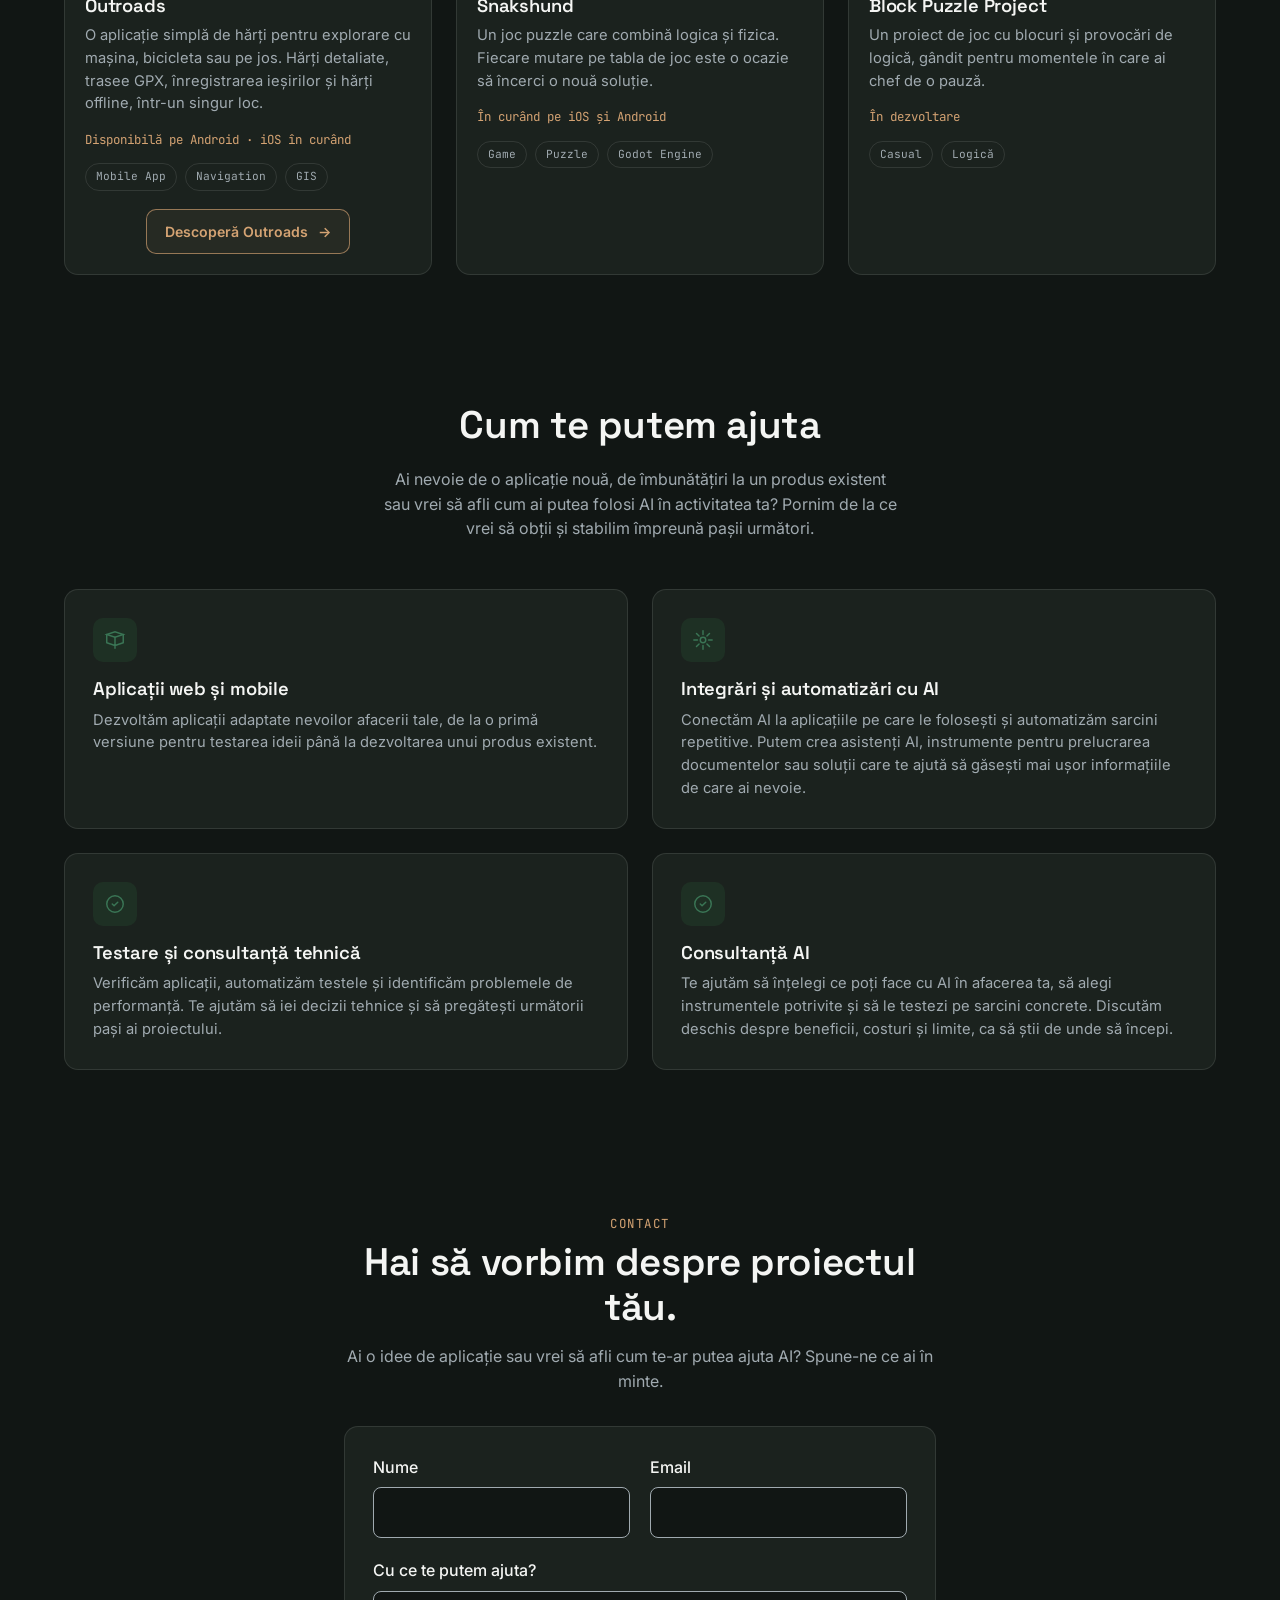
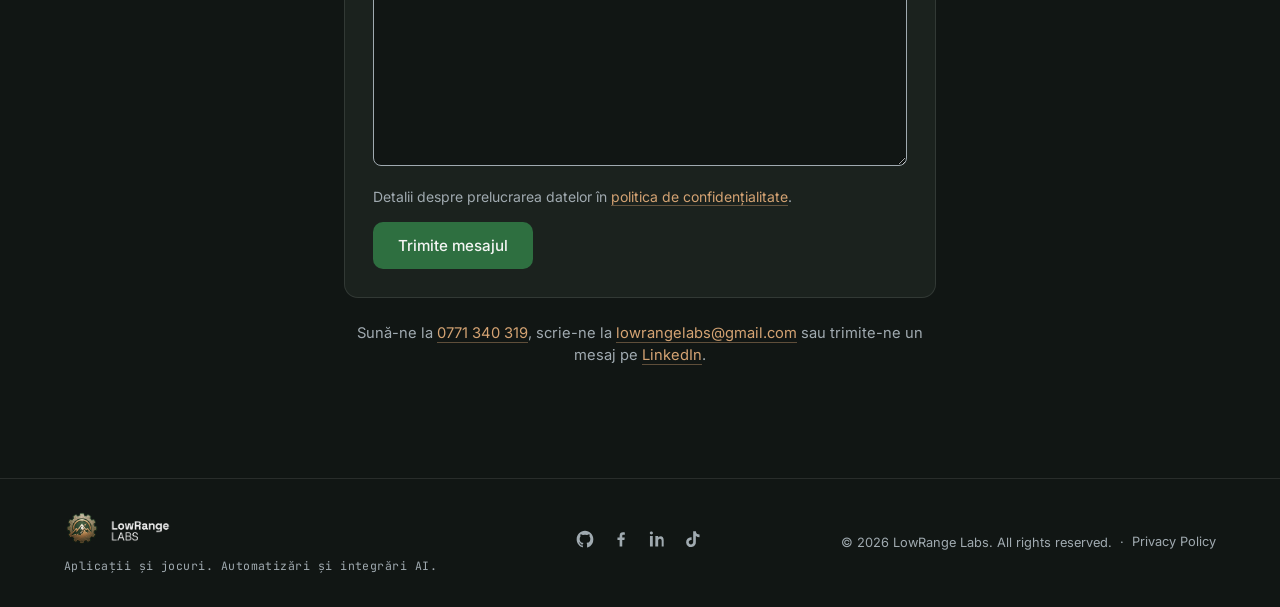
==== commit 0167fb27: "Refine Outroads content and presentation" ====
--- a/index.html
+++ b/index.html
@@ -112,7 +112,7 @@
         <article class="card product-card">
           <div class="card-media"><img src="assets/img/outroads-mockup-v2.png" alt="Outroads pe un telefon, cu hartă topografică și traseu montan"></div>
           <h3><a href="outroads.html">Outroads</a></h3>
-          <p class="card-desc" data-i18n="outroads.desc">O aplicație pentru cei cărora le place să exploreze în aer liber. Reunește hărți ale ariilor protejate din Europa și informații despre restricțiile de acces, pentru a te ajuta să îți planifici ieșirile cu grijă pentru natură.</p>
+          <p class="card-desc" data-i18n="outroads.desc">O aplicație simplă de hărți pentru explorare cu mașina, bicicleta sau pe jos. Hărți detaliate, trasee GPX, înregistrarea ieșirilor și hărți offline, într-un singur loc.</p>
           <p class="card-status" data-i18n="outroads.status">Disponibilă pe Android · iOS în curând</p>
           <div class="tag-row">
             <span class="tag">Mobile App</span>
--- a/css/style.css
+++ b/css/style.css
@@ -618,7 +618,8 @@
 .outroads-hero h1 { color: #fbf7ed; font-size: clamp(4rem, 10vw, 8rem); line-height: .88; letter-spacing: -.07em; margin: 0; }
 .outroads-tagline { font-family: var(--font-heading); color: #e3cf9b; font-size: clamp(1.35rem, 2.4vw, 2rem); margin: .7rem 0 1.3rem; }
 .outroads-hero .lede { max-width: 48ch; font-size: 1.05rem; color: #e6e8e1; }
-.outroads-availability { display: inline-flex; padding: 9px 14px; border: 1px solid rgba(226, 207, 155, .55); border-radius: 999px; color: #f4e6bc; font-family: var(--font-mono); font-size: .76rem; letter-spacing: .04em; text-transform: uppercase; }
+.outroads-availability { display: flex; flex-wrap: wrap; gap: 10px; }
+.outroads-availability span { display: inline-flex; align-items: center; padding: 9px 14px; border: 1px solid rgba(226, 207, 155, .55); border-radius: 999px; color: #f4e6bc; font-family: var(--font-mono); font-size: .76rem; letter-spacing: .04em; text-transform: uppercase; }
 .outroads-store-actions { display: flex; flex-wrap: wrap; align-items: center; gap: 12px; margin-top: 20px; }
 .store-badge { position: relative; display: inline-flex; align-items: center; justify-content: center; width: 252px; height: 96px; border-radius: 11px; transition: transform .15s ease, filter .2s ease; }
 .store-badge img { display: block; max-width: 100%; max-height: 100%; width: auto; height: auto; }
@@ -626,17 +627,28 @@
 .store-badge-disabled { cursor: not-allowed; opacity: .63; }
 .store-badge-disabled::after { content: ""; position: absolute; inset: 0; border-radius: 11px; background: rgba(15, 24, 18, .34); }
 .store-badge-soon { position: absolute; z-index: 1; left: 50%; top: 50%; transform: translate(-50%, -50%); padding: 4px 8px; border-radius: 999px; background: #f4e6bc; color: #17321f; font-family: var(--font-mono); font-size: .56rem; font-weight: 600; letter-spacing: .04em; text-transform: uppercase; white-space: nowrap; }
-.outroads-intro { padding: 110px 0; background: #f4f1e7; color: #112c1d; }
+.outroads-intro { position: relative; overflow: hidden; padding: 110px 0; background: #f4f1e7; color: #112c1d; }
+.outroads-intro::before { content: ""; position: absolute; width: 420px; height: 420px; left: -210px; top: -190px; border: 1px solid rgba(200, 149, 62, .28); border-radius: 50%; box-shadow: 0 0 0 34px rgba(200, 149, 62, .06), 0 0 0 70px rgba(200, 149, 62, .04); }
 .outroads-intro .eyebrow, .outroads-features .eyebrow { color: #a86d15; }
-.outroads-intro-grid { display: grid; grid-template-columns: 1.05fr .95fr; align-items: center; gap: clamp(40px, 7vw, 96px); }
+.outroads-intro-grid { position: relative; display: grid; grid-template-columns: minmax(260px, .8fr) minmax(0, 1.2fr); align-items: center; gap: clamp(40px, 7vw, 96px); }
 .outroads-intro h2, .outroads-features h2, .outroads-closing h2 { color: #112c1d; font-size: clamp(2.2rem, 4.5vw, 4rem); }
-.outroads-intro h2 { max-width: 13ch; margin: 0; text-wrap: balance; }
-.outroads-intro-text { max-width: 38rem; padding: 8px 0 8px 30px; border-left: 2px solid #c8953e; }
+.outroads-intro h2 { max-width: 11ch; margin: 0; text-wrap: balance; }
+.outroads-intro h2::after { content: ""; display: block; width: 78px; height: 5px; margin-top: 28px; border-radius: 999px; background: #c8953e; }
+.outroads-intro-text { position: relative; max-width: 44rem; padding: 34px 36px; border: 1px solid rgba(17, 44, 29, .13); border-left: 4px solid #c8953e; border-radius: 18px; background: rgba(255, 253, 247, .82); box-shadow: 0 20px 44px rgba(24, 48, 30, .1); color: #486154; font-size: clamp(1rem, 1.25vw, 1.14rem); line-height: 1.72; }
+.outroads-intro-text::before { content: "ABOUT OUTROADS"; display: block; margin-bottom: 16px; color: #a86d15; font-family: var(--font-mono); font-size: .68rem; letter-spacing: .14em; }
+.outroads-intro-text strong { color: #173d29; }
 .outroads-intro-text p { color: #486154; font-size: clamp(1.08rem, 1.5vw, 1.22rem); line-height: 1.7; margin: 0; }
+.outroads-about-feature-grid { position: relative; display: grid; grid-template-columns: repeat(3, minmax(0, 1fr)); gap: 14px; margin-top: 30px; }
+.outroads-about-feature-card { padding: 18px; border: 1px solid rgba(17, 44, 29, .12); border-radius: 16px; background: rgba(255, 253, 247, .78); box-shadow: 0 10px 24px rgba(24, 48, 30, .06); }
+.outroads-about-feature-icon { display: inline-flex; align-items: center; justify-content: center; width: 38px; height: 38px; margin-bottom: 15px; border-radius: 11px; background: #173d29; color: #f4dfaa; }
+.outroads-about-feature-icon svg { width: 20px; height: 20px; fill: none; stroke: currentColor; stroke-width: 1.7; stroke-linecap: round; stroke-linejoin: round; }
+.outroads-about-feature-card:nth-child(2) .outroads-about-feature-icon, .outroads-about-feature-card:nth-child(5) .outroads-about-feature-icon { background: #93651c; }
+.outroads-about-feature-card:nth-child(3) .outroads-about-feature-icon, .outroads-about-feature-card:nth-child(6) .outroads-about-feature-icon { background: #2d6244; }
+.outroads-about-feature-card h3 { color: #112c1d; font-size: 1rem; margin: 0 0 .45rem; }
+.outroads-about-feature-card p { color: #587064; font-size: .84rem; line-height: 1.5; margin: 0; }
 .outroads-features { padding: 110px 0; background: #e8ece3; }
 .outroads-feature-grid { display: grid; grid-template-columns: repeat(2, minmax(0, 1fr)); gap: 28px; margin-top: 42px; }
 .outroads-feature-card { overflow: hidden; background: #f9f7f0; border: 1px solid rgba(17, 44, 29, .12); border-radius: 20px; box-shadow: 0 18px 36px rgba(24, 48, 30, .08); }
-/* Capturile sunt portret; contain păstrează integral fiecare ecran în loc să-l taie pentru un card orizontal. */
 .outroads-feature-card img { width: 100%; height: clamp(420px, 48vw, 640px); object-fit: contain; object-position: center; background: #e6ebe3; }
 .outroads-feature-copy { padding: 26px 28px 30px; }
 .feature-number { font-family: var(--font-mono); color: #b27619; font-size: .76rem; }
@@ -698,8 +710,21 @@
   .outroads-hero-content { padding-top: 220px; padding-bottom: 48px; }
   .outroads-hero h1 { font-size: clamp(3.4rem, 18vw, 5.5rem); }
   .outroads-intro, .outroads-features, .outroads-closing { padding: 72px 0; }
+  .outroads-intro { background-image: none; }
+  .outroads-intro::before { display: none; }
+  .outroads-intro-grid { gap: 28px; }
+  .outroads-intro h2 { max-width: 12ch; font-size: clamp(2.2rem, 11vw, 3.4rem); }
+  .outroads-intro h2::after { width: 58px; height: 4px; margin-top: 20px; }
+  .outroads-intro-text { padding: 22px 20px; border-left-width: 3px; border-radius: 14px; font-size: 1rem; line-height: 1.65; }
+  .outroads-intro-text::before { margin-bottom: 14px; font-size: .6rem; }
+  .outroads-about-feature-grid { grid-template-columns: repeat(2, minmax(0, 1fr)); gap: 12px; margin-top: 24px; }
+  .outroads-about-feature-card { padding: 16px; }
   .outroads-feature-grid { grid-template-columns: 1fr; gap: 20px; margin-top: 28px; }
   .outroads-feature-card img { height: 460px; }
+}
+
+@media (max-width: 420px) {
+  .outroads-about-feature-grid { grid-template-columns: 1fr; }
 }
 
 /* Contact form */
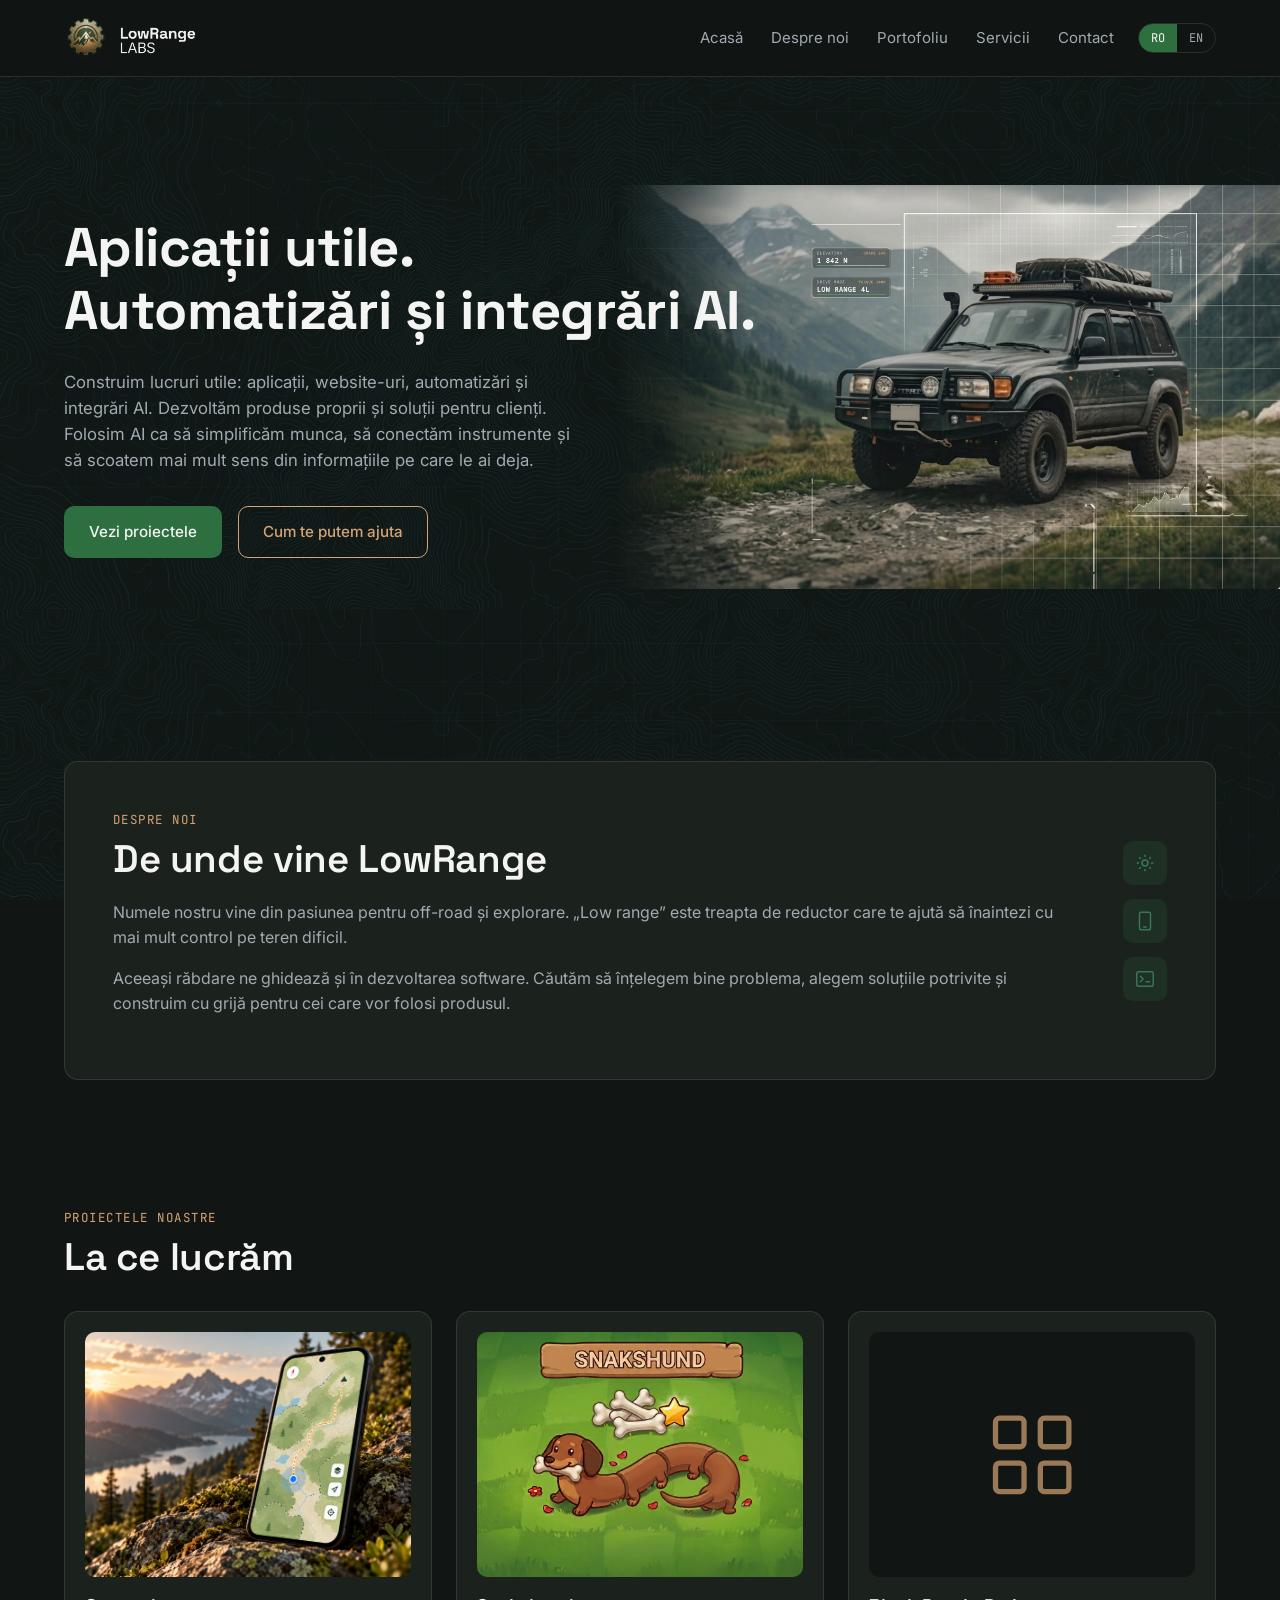
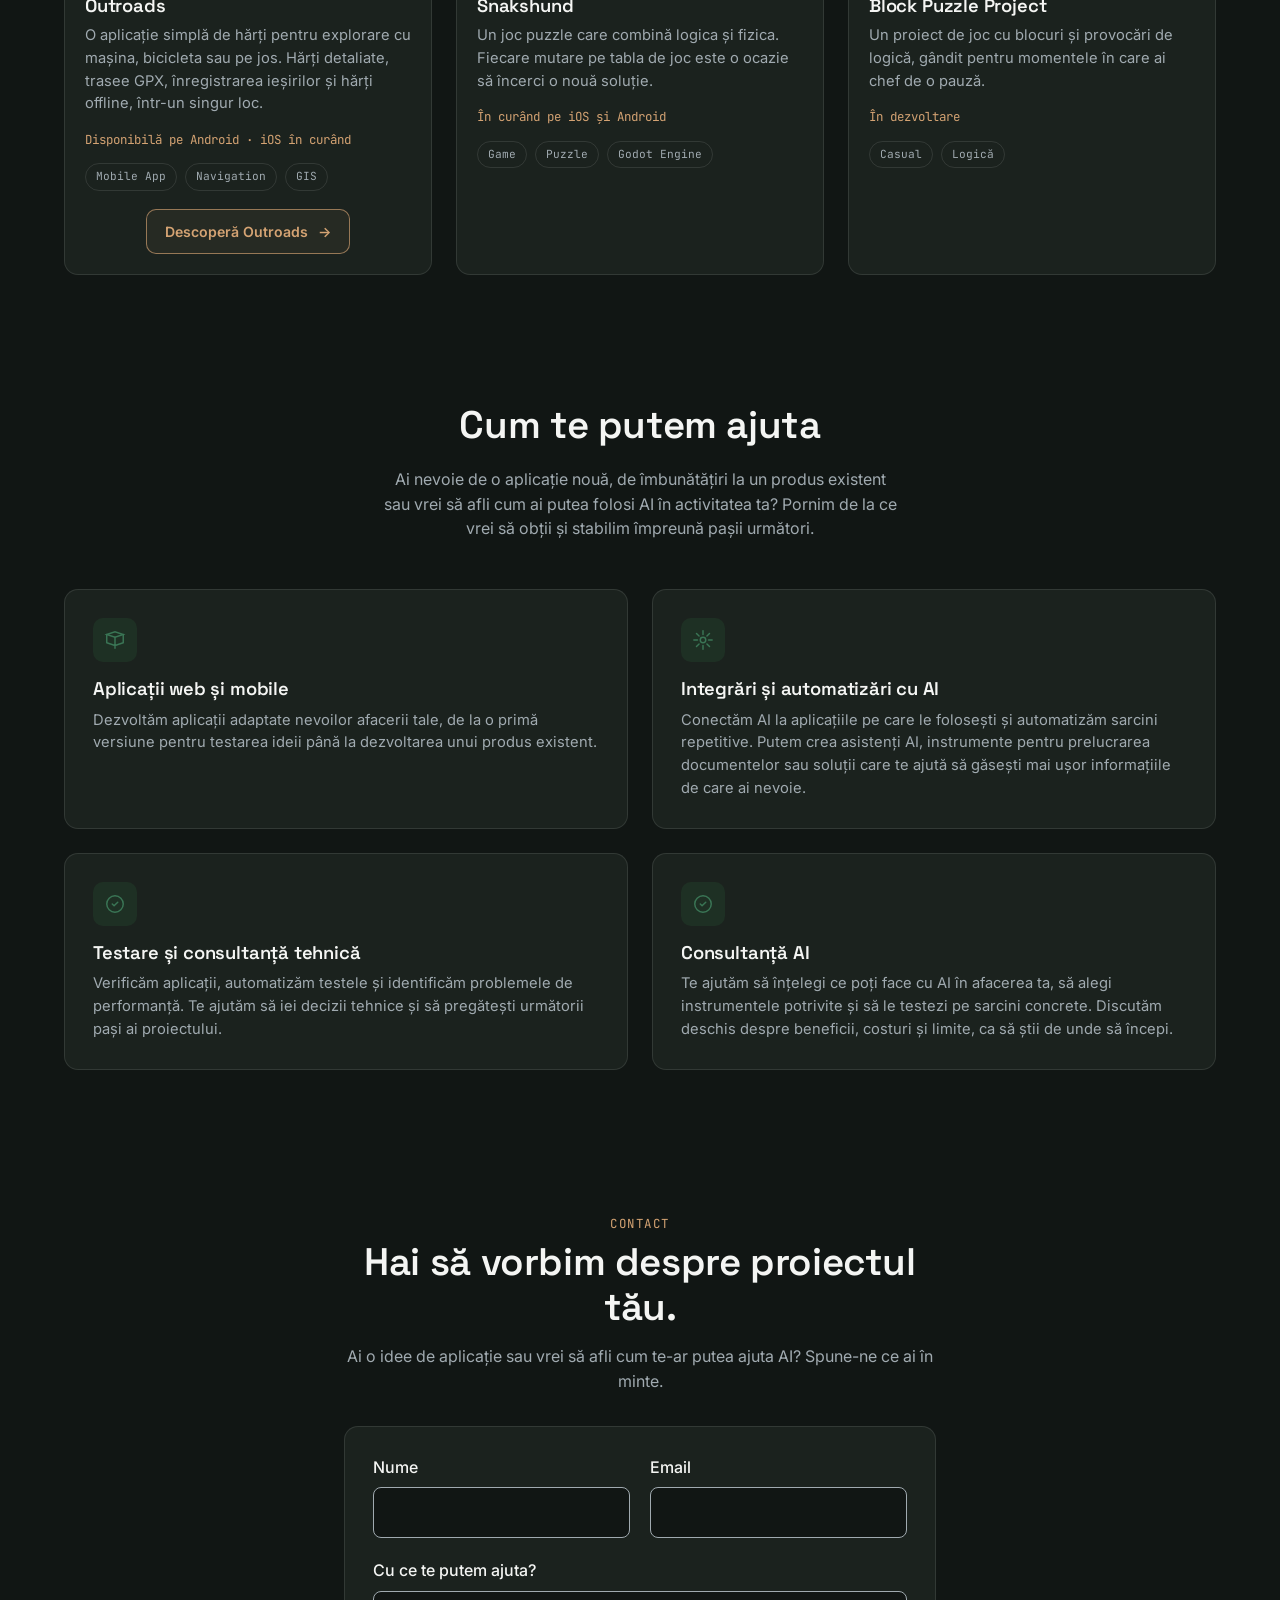
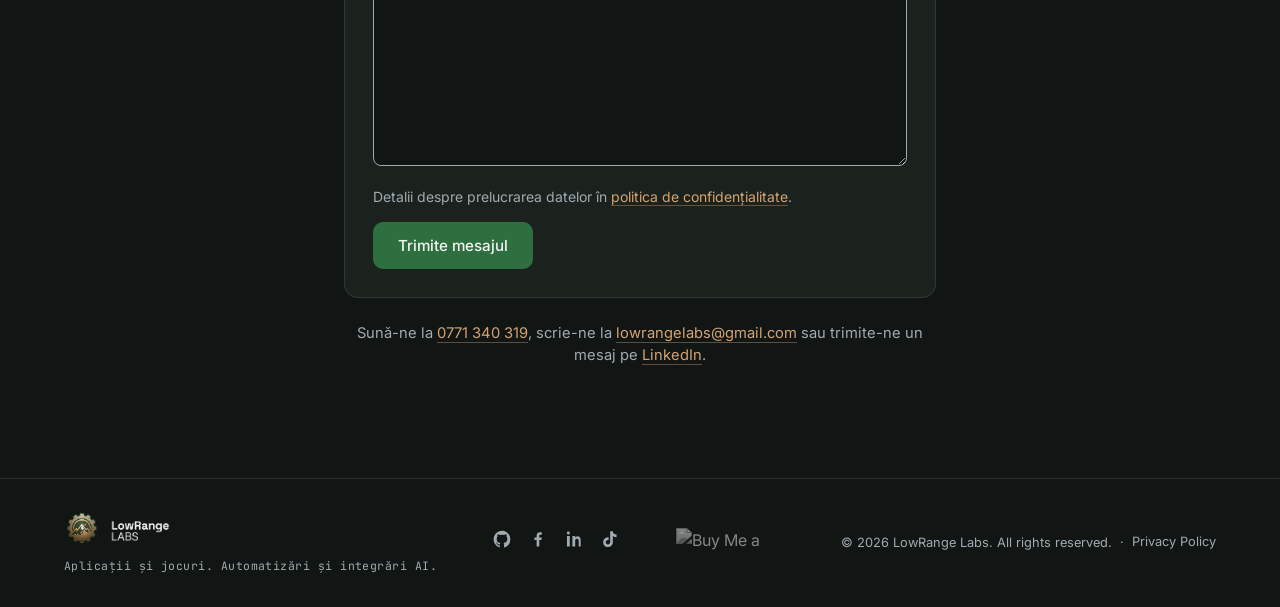
==== commit b51ec115: "Add subtle Buy Me a Coffee footer button" ====
--- a/index.html
+++ b/index.html
@@ -235,6 +235,9 @@
       <a href="https://www.linkedin.com/company/lowrange-labs/" target="_blank" rel="noopener" aria-label="LinkedIn"><svg viewBox="0 0 24 24" fill="currentColor"><path d="M6.94 8.5H3.56V21h3.38V8.5zM5.25 3c-1.15 0-1.9.76-1.9 1.76 0 .97.73 1.76 1.87 1.76h.02c1.18 0 1.9-.79 1.9-1.76C7.12 3.76 6.4 3 5.25 3zM21 21h-3.38v-6.7c0-1.62-.58-2.72-2.02-2.72-1.1 0-1.76.75-2.05 1.46-.1.26-.13.62-.13.99V21H10.04s.05-11.4 0-12.5h3.38v1.77c.45-.7 1.25-1.69 3.04-1.69 2.22 0 3.54 1.5 3.54 4.71V21z"/></svg></a>
       <a href="https://www.tiktok.com/@lowrangelabs?_r=1&amp;_t=ZN-99mf9bpTDpW" target="_blank" rel="noopener" aria-label="TikTok"><svg viewBox="0 0 24 24" fill="currentColor"><path d="M16.6 5.82c-.74-.86-1.17-1.96-1.17-3.07h-3.23v13.1c0 1.46-1.19 2.64-2.65 2.64s-2.65-1.18-2.65-2.64 1.19-2.65 2.65-2.65c.27 0 .53.04.77.12v-3.29a5.9 5.9 0 0 0-.77-.05A5.88 5.88 0 1 0 15.43 15V8.34c1.25.9 2.78 1.43 4.43 1.43V6.54c-1.27 0-2.43-.27-3.26-.72z"/></svg></a>
     </div>
+    <a class="footer-coffee" href="https://www.buymeacoffee.com/LowRangeLabs" target="_blank" rel="noopener noreferrer">
+      <img src="https://cdn.buymeacoffee.com/buttons/v2/default-yellow.png" alt="Buy Me a Coffee" width="217" height="60" loading="lazy">
+    </a>
     <div class="footer-legal">
       <p class="copyright" data-i18n="footer.copyright">© 2026 LowRange Labs. All rights reserved.</p>
       <span>·</span>
--- a/css/style.css
+++ b/css/style.css
@@ -498,6 +498,18 @@
 }
 
 .site-footer .brand-wordmark { height: 26px; }
+
+.footer-coffee { display: inline-flex; flex: 0 0 auto; }
+.footer-coffee img {
+  display: block;
+  width: 110px;
+  height: auto;
+  filter: grayscale(1);
+  opacity: 0.5;
+  transition: filter 0.2s, opacity 0.2s;
+}
+.footer-coffee:hover img, .footer-coffee:focus-visible img { filter: grayscale(0); opacity: 0.85; }
+.footer-coffee:focus-visible { outline: 2px solid var(--accent-2); outline-offset: 4px; }
 
 .social-links {
   display: flex;
@@ -638,14 +650,14 @@
 .outroads-intro-text::before { content: "ABOUT OUTROADS"; display: block; margin-bottom: 16px; color: #a86d15; font-family: var(--font-mono); font-size: .68rem; letter-spacing: .14em; }
 .outroads-intro-text strong { color: #173d29; }
 .outroads-intro-text p { color: #486154; font-size: clamp(1.08rem, 1.5vw, 1.22rem); line-height: 1.7; margin: 0; }
-.outroads-about-feature-grid { position: relative; display: grid; grid-template-columns: repeat(3, minmax(0, 1fr)); gap: 14px; margin-top: 30px; }
-.outroads-about-feature-card { padding: 18px; border: 1px solid rgba(17, 44, 29, .12); border-radius: 16px; background: rgba(255, 253, 247, .78); box-shadow: 0 10px 24px rgba(24, 48, 30, .06); }
-.outroads-about-feature-icon { display: inline-flex; align-items: center; justify-content: center; width: 38px; height: 38px; margin-bottom: 15px; border-radius: 11px; background: #173d29; color: #f4dfaa; }
-.outroads-about-feature-icon svg { width: 20px; height: 20px; fill: none; stroke: currentColor; stroke-width: 1.7; stroke-linecap: round; stroke-linejoin: round; }
+.outroads-about-feature-grid { position: relative; display: grid; grid-template-columns: repeat(3, minmax(0, 1fr)); gap: 12px; margin-top: 30px; }
+.outroads-about-feature-card { display: grid; grid-template-columns: 32px minmax(0, 1fr); column-gap: 12px; align-items: start; padding: 15px; border: 1px solid rgba(17, 44, 29, .12); border-radius: 14px; background: rgba(255, 253, 247, .78); box-shadow: 0 8px 18px rgba(24, 48, 30, .05); }
+.outroads-about-feature-icon { display: inline-flex; grid-row: span 2; align-items: center; justify-content: center; width: 32px; height: 32px; border-radius: 9px; background: #173d29; color: #f4dfaa; }
+.outroads-about-feature-icon svg { width: 17px; height: 17px; fill: none; stroke: currentColor; stroke-width: 1.7; stroke-linecap: round; stroke-linejoin: round; }
 .outroads-about-feature-card:nth-child(2) .outroads-about-feature-icon, .outroads-about-feature-card:nth-child(5) .outroads-about-feature-icon { background: #93651c; }
 .outroads-about-feature-card:nth-child(3) .outroads-about-feature-icon, .outroads-about-feature-card:nth-child(6) .outroads-about-feature-icon { background: #2d6244; }
-.outroads-about-feature-card h3 { color: #112c1d; font-size: 1rem; margin: 0 0 .45rem; }
-.outroads-about-feature-card p { color: #587064; font-size: .84rem; line-height: 1.5; margin: 0; }
+.outroads-about-feature-card h3 { color: #112c1d; font-size: .96rem; line-height: 1.2; margin: 1px 0 .3rem; }
+.outroads-about-feature-card p { grid-column: 2; color: #587064; font-size: .78rem; line-height: 1.42; margin: 0; }
 .outroads-features { padding: 110px 0; background: #e8ece3; }
 .outroads-feature-grid { display: grid; grid-template-columns: repeat(2, minmax(0, 1fr)); gap: 28px; margin-top: 42px; }
 .outroads-feature-card { overflow: hidden; background: #f9f7f0; border: 1px solid rgba(17, 44, 29, .12); border-radius: 20px; box-shadow: 0 18px 36px rgba(24, 48, 30, .08); }
@@ -707,6 +719,7 @@
   .footer-inner { flex-direction: column; text-align: center; }
   .outroads-hero { min-height: 650px; align-items: flex-end; }
   .outroads-hero-image::after { background: linear-gradient(0deg, rgba(9, 17, 12, .96) 0%, rgba(9, 17, 12, .58) 55%, rgba(9, 17, 12, .15)); }
+  .outroads-hero-image img { object-position: 60% center; }
   .outroads-hero-content { padding-top: 220px; padding-bottom: 48px; }
   .outroads-hero h1 { font-size: clamp(3.4rem, 18vw, 5.5rem); }
   .outroads-intro, .outroads-features, .outroads-closing { padding: 72px 0; }
@@ -718,7 +731,9 @@
   .outroads-intro-text { padding: 22px 20px; border-left-width: 3px; border-radius: 14px; font-size: 1rem; line-height: 1.65; }
   .outroads-intro-text::before { margin-bottom: 14px; font-size: .6rem; }
   .outroads-about-feature-grid { grid-template-columns: repeat(2, minmax(0, 1fr)); gap: 12px; margin-top: 24px; }
-  .outroads-about-feature-card { padding: 16px; }
+  .outroads-about-feature-card { grid-template-columns: 30px minmax(0, 1fr); column-gap: 10px; padding: 14px; }
+  .outroads-about-feature-icon { width: 30px; height: 30px; }
+  .outroads-about-feature-card p { font-size: .76rem; }
   .outroads-feature-grid { grid-template-columns: 1fr; gap: 20px; margin-top: 28px; }
   .outroads-feature-card img { height: 460px; }
 }
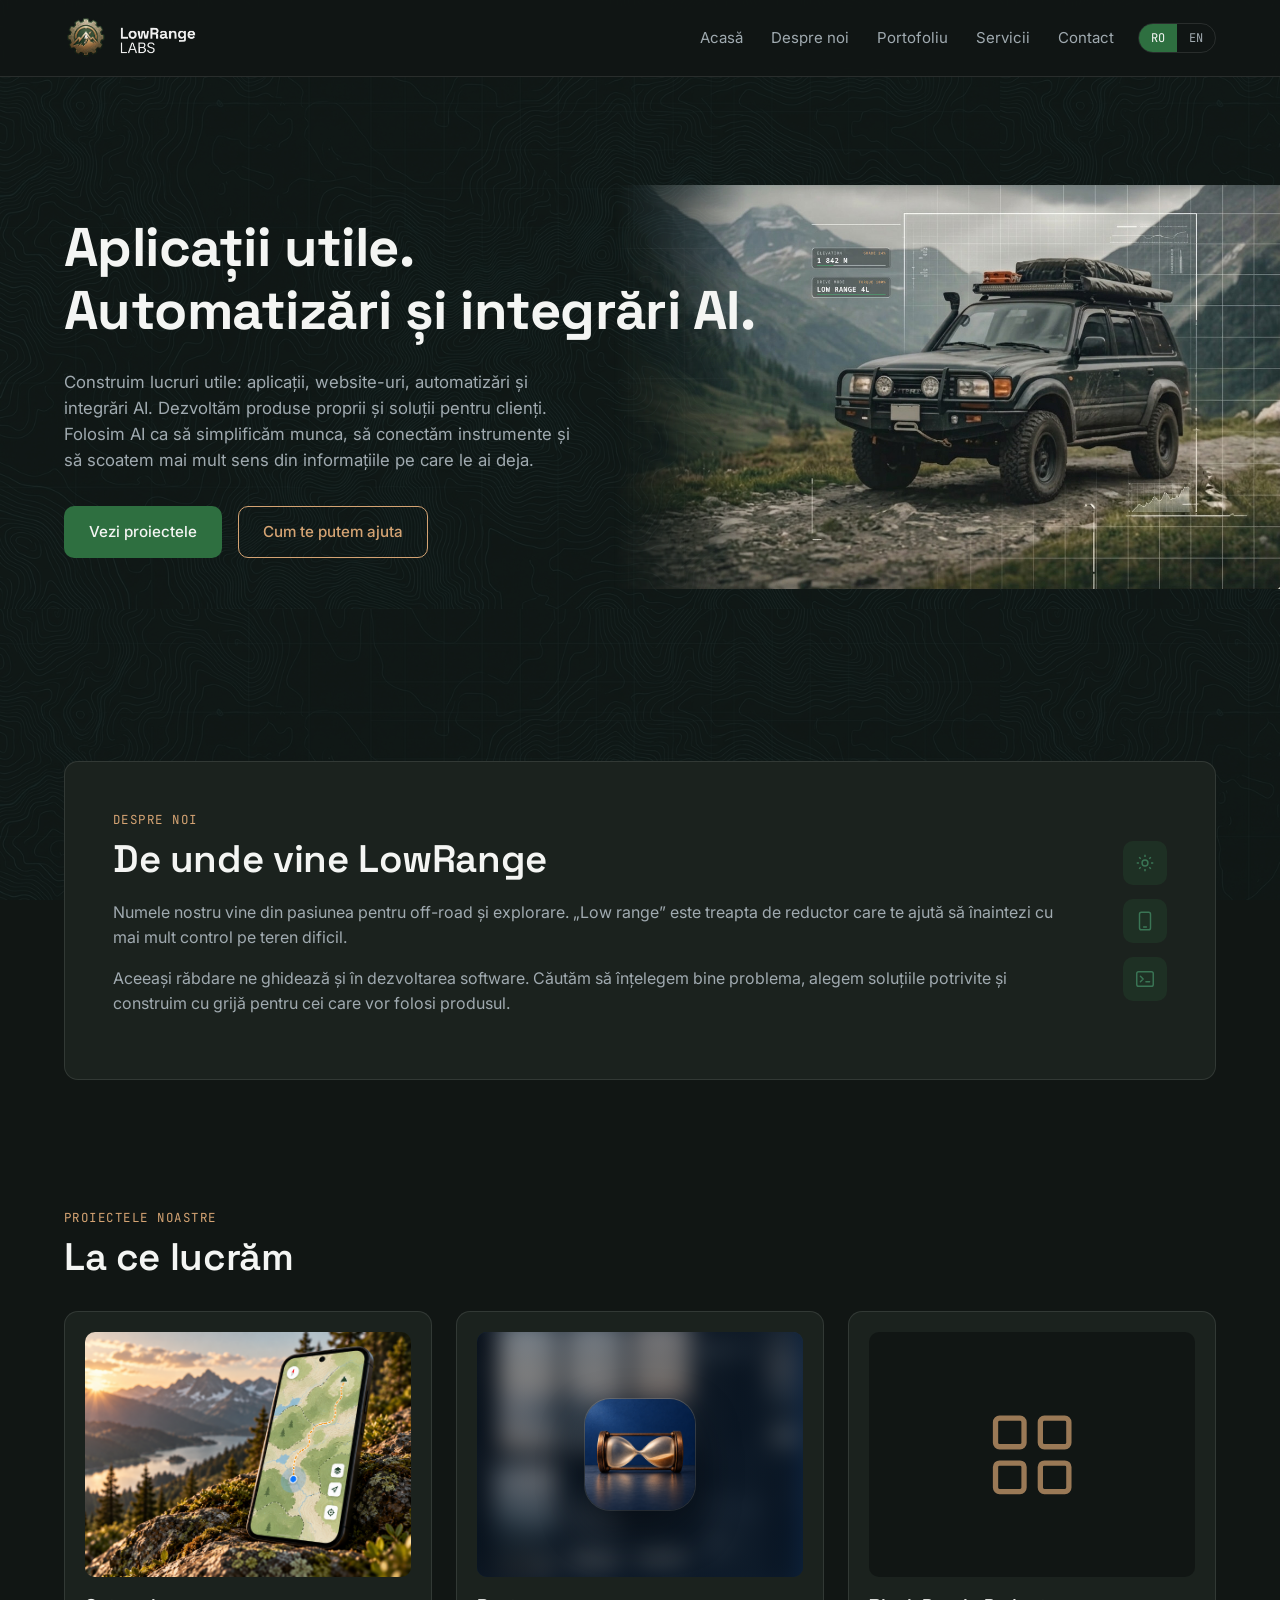
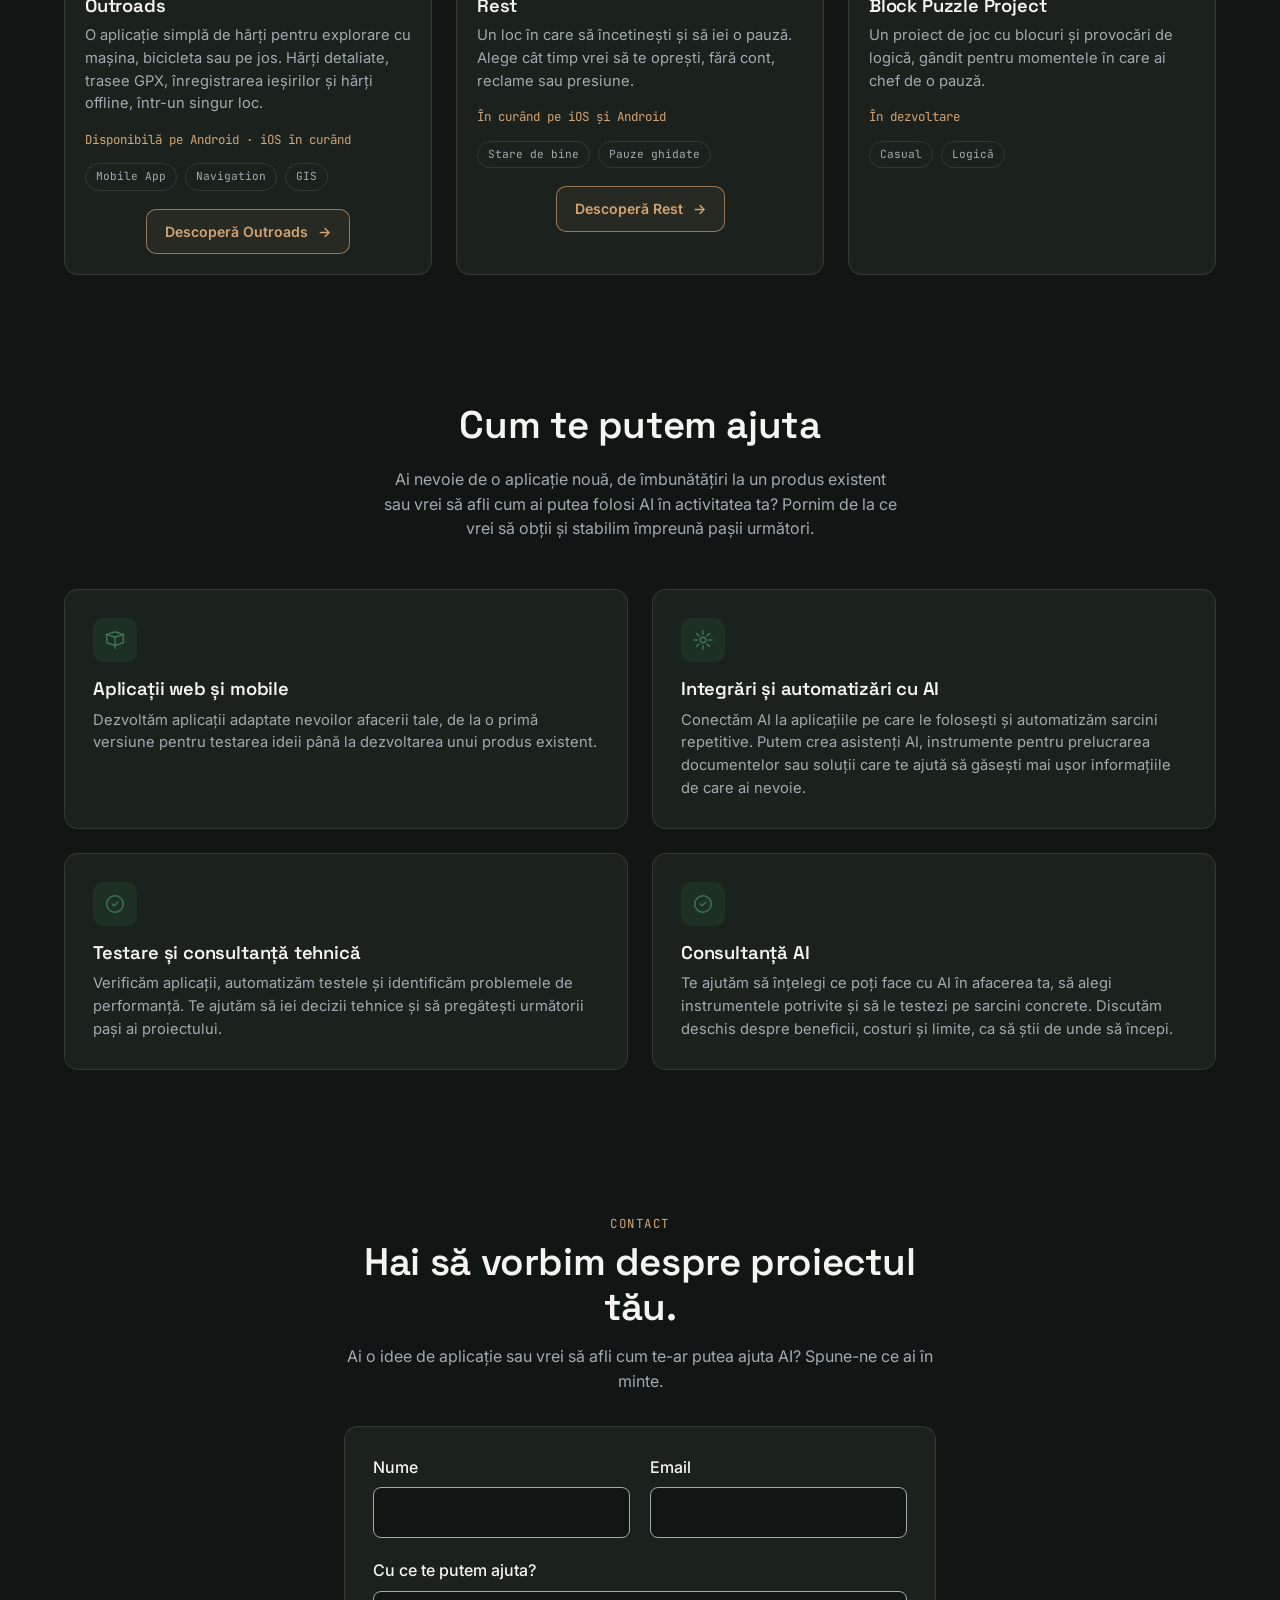
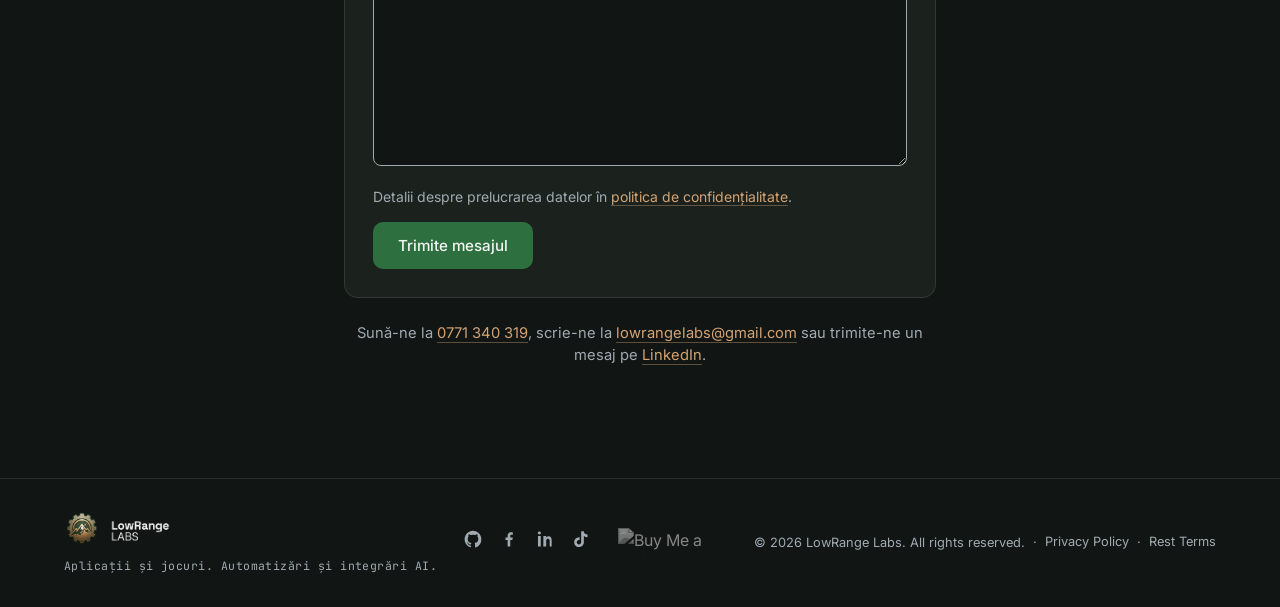
==== commit 1472f386: "Add Rest app website pages" ====
--- a/index.html
+++ b/index.html
@@ -123,15 +123,18 @@
         </article>
 
         <article class="card product-card">
-          <div class="card-media"><img src="assets/img/snakshund-mockup.png" alt="Mockup joc Snakshund"></div>
-          <h3>Snakshund</h3>
-          <p class="card-desc" data-i18n="snakshund.desc">Un joc puzzle care combină logica și fizica. Fiecare mutare pe tabla de joc este o ocazie să încerci o nouă soluție.</p>
-          <p class="card-status" data-i18n="snakshund.status">În curând pe iOS și Android</p>
+          <div class="card-media rest-card-media">
+            <img class="rest-card-backdrop" src="assets/img/rest-app-screens.png" alt="" aria-hidden="true">
+            <img class="rest-card-icon" src="assets/img/rest-app-icon.png" alt="Rest app icon">
+          </div>
+          <h3>Rest</h3>
+          <p class="card-desc" data-i18n="rest.desc">Un loc în care să încetinești și să iei o pauză. Alege cât timp vrei să te oprești, fără cont, reclame sau presiune.</p>
+          <p class="card-status" data-i18n="rest.status">În curând pe iOS și Android</p>
           <div class="tag-row">
-            <span class="tag">Game</span>
-            <span class="tag">Puzzle</span>
-            <span class="tag">Godot Engine</span>
-          </div>
+            <span class="tag" data-i18n="rest.tag1">Stare de bine</span>
+            <span class="tag" data-i18n="rest.tag2">Pauze ghidate</span>
+          </div>
+          <a class="product-card-link" href="rest.html" data-i18n="rest.page_link">Descoperă Rest <span aria-hidden="true">→</span></a>
         </article>
 
         <article class="card product-card">
@@ -242,6 +245,8 @@
       <p class="copyright" data-i18n="footer.copyright">© 2026 LowRange Labs. All rights reserved.</p>
       <span>·</span>
       <a href="privacy.html">Privacy Policy</a>
+      <span>·</span>
+      <a href="terms-rest.html">Rest Terms</a>
     </div>
   </div>
 </footer>
--- a/css/style.css
+++ b/css/style.css
@@ -353,6 +353,42 @@
   width: 100%;
   height: 100%;
   object-fit: cover;
+}
+
+.rest-card-media {
+  position: relative;
+  display: grid;
+  place-items: center;
+  isolation: isolate;
+  background: #102b50;
+}
+
+.rest-card-media::after {
+  content: "";
+  position: absolute;
+  inset: 0;
+  z-index: -1;
+  background: linear-gradient(135deg, rgba(7, 20, 37, .42), rgba(12, 30, 51, .7));
+}
+
+.card-media img.rest-card-backdrop {
+  position: absolute;
+  inset: -12px;
+  z-index: -2;
+  width: calc(100% + 24px);
+  height: calc(100% + 24px);
+  filter: blur(12px);
+  transform: scale(1.04);
+}
+
+.card-media img.rest-card-icon {
+  position: relative;
+  z-index: 1;
+  width: clamp(88px, 34%, 132px);
+  height: auto;
+  aspect-ratio: 1;
+  border-radius: 23%;
+  box-shadow: 0 18px 45px rgba(0, 0, 0, .42), 0 0 0 1px rgba(255, 255, 255, .16);
 }
 
 .card-media-placeholder {
@@ -760,3 +796,75 @@
   .contact-form { padding: 20px; }
   .contact-form button { width: 100%; }
 }
+
+/* Rest product page */
+.rest-page { background: #dedad3; color: #0a0a0a; --font-heading: "Archivo", sans-serif; --font-body: "Archivo", sans-serif; --font-mono: "Archivo", sans-serif; }
+.rest-page .site-header { --font-body: "Inter", sans-serif; --font-mono: "JetBrains Mono", monospace; font-family: var(--font-body); }
+.rest-page .site-header .container { max-width: var(--container-w); }
+.rest-page p { color: #45433f; }
+.rest-page .site-footer { border-top: 0; }
+.rest-page .grid-overlay { display: block; }
+.rest-page .container { max-width: 1440px; }
+.rest-hero, .rest-about, .rest-sessions, .rest-details, .rest-closing { position: relative; z-index: 1; }
+.rest-hero { padding: 38px 0 88px; }
+.rest-hero-grid { display: grid; grid-template-columns: 1fr; align-items: center; }
+.rest-hero-copy { position: relative; z-index: 1; max-width: 900px; padding: 48px 0 32px; }
+.rest-hero h1 { font-family: var(--font-heading); font-size: clamp(2.4rem, 5.2vw, 5rem); line-height: .94; letter-spacing: -.065em; color: #090a09; margin: 0 0 28px; }
+.rest-tagline { max-width: 35ch; font-size: clamp(1.05rem, 1.5vw, 1.25rem); line-height: 1.55; }
+.rest-contact { margin-top: 18px; background: #256f82; border-color: #256f82; color: #fff; }
+.rest-contact:hover, .rest-contact:focus-visible { background: #174c59; border-color: #174c59; }
+.rest-coming { display: inline-block; color: #174c59 !important; font-weight: 600; margin: 16px 0 0; }
+.rest-about { padding: 96px 0; background: #c9c3b9; }
+.rest-about-grid { display: grid; grid-template-columns: .9fr 1.1fr; gap: 8vw; align-items: start; }
+.rest-page h2 { font-size: clamp(2.4rem, 4.6vw, 4.7rem); line-height: 1; letter-spacing: -.055em; color: #0a0a0a; max-width: 17ch; }
+.rest-about-grid p { font-size: 1.12rem; max-width: 55ch; }
+.rest-sessions { padding: 110px 0; }
+.rest-sessions h2 { margin-bottom: 64px; }
+.rest-session-list { display: grid; grid-template-columns: repeat(3, 1fr); gap: 4vw; }
+.rest-session-list article { padding-top: 0; }
+.rest-session-list h3 { font-size: clamp(1.3rem, 1.9vw, 1.8rem); line-height: 1.1; color: #0a0a0a; max-width: 16ch; }
+.rest-session-list p { font-size: 1rem; }
+.rest-details { background: #0b1110; color: #f4f5f3; padding: 100px 0; }
+.rest-details-grid { display: grid; grid-template-columns: 1fr 1fr; gap: 8vw; align-items: start; }
+.rest-details h2 { color: #f4f5f3; }
+.rest-details ul { margin: 0; padding: 0; list-style: none; }
+.rest-details li { font-size: clamp(1.15rem, 1.8vw, 1.7rem); line-height: 1.35; padding: 10px 0; color: #f4f5f3; }
+.rest-closing { text-align: center; padding: 90px 0 110px; }
+.rest-closing-inner { max-width: 760px; }
+.rest-closing h2 { max-width: none; }
+.rest-closing p { font-size: 1.15rem; }
+.rest-page .footer-legal { color: #0a0a0a; }
+.rest-page .footer-legal a { color: #0a0a0a; }
+.rest-page .footer-brand .brand-wordmark { filter: brightness(0); }
+@media (max-width: 720px) {
+  .rest-hero { padding: 32px 0 60px; }
+  .rest-hero-grid, .rest-about-grid, .rest-details-grid { grid-template-columns: 1fr; gap: 26px; }
+  .rest-hero h1 { font-size: clamp(2rem, 9.5vw, 2.4rem); }
+  .rest-hero-copy { grid-row: 1; }
+  .rest-about, .rest-sessions, .rest-details, .rest-closing { padding: 72px 0; }
+  .rest-session-list { grid-template-columns: 1fr; gap: 30px; }
+  .rest-sessions h2 { margin-bottom: 38px; }
+}
+.rest-duration { display: grid; grid-template-columns: 1fr auto; align-items: center; gap: 10px 16px; margin-top: 28px; max-width: 420px; }
+.rest-duration label { font-weight: 600; color: #0a0a0a; }
+.rest-duration output { color: #174c59; font-size: 1rem; font-variant-numeric: tabular-nums; }
+.rest-duration input { grid-column: 1 / -1; width: 100%; accent-color: #256f82; min-height: 32px; cursor: pointer; }
+.rest-duration input:focus-visible { outline: 3px solid #256f82; outline-offset: 4px; }
+.rest-motion-ready [data-motion] { opacity: 0; transform: translateY(22px); transition: opacity 650ms ease calc(var(--motion-order, 0) * 80ms), transform 650ms ease calc(var(--motion-order, 0) * 80ms); }
+.rest-motion-ready [data-motion].is-visible { opacity: 1; transform: translateY(0); }
+@media (prefers-reduced-motion: reduce) {
+  .rest-motion-ready [data-motion], .rest-motion-ready [data-motion].is-visible { opacity: 1; transform: none; transition: none; }
+}
+.rest-page h2 { max-width: 17ch; font-size: 48px; }
+.rest-page h3 { font-size: 16px; }
+.rest-page p, .rest-page li, .rest-page figcaption, .rest-page .footer-legal, .rest-page .copyright { font-size: 16px; }
+.rest-hero .rest-tagline { font-size: 16px; }
+.rest-page .rest-session-list p { font-size: 16px; }
+@media (max-width: 900px) and (min-width: 721px) {
+  .rest-hero h1 { font-size: 55px; }
+}
+.rest-hero { overflow-x: clip; }
+.rest-page .footer-legal { justify-content: center; flex-wrap: wrap; max-width: 100%; }
+.rest-page .footer-legal a { overflow-wrap: anywhere; }
+.rest-hero-copy .rest-coming { display: block; margin-top: 14px; }
+.rest-session-list article { padding-top: 0; border-top: 0; }
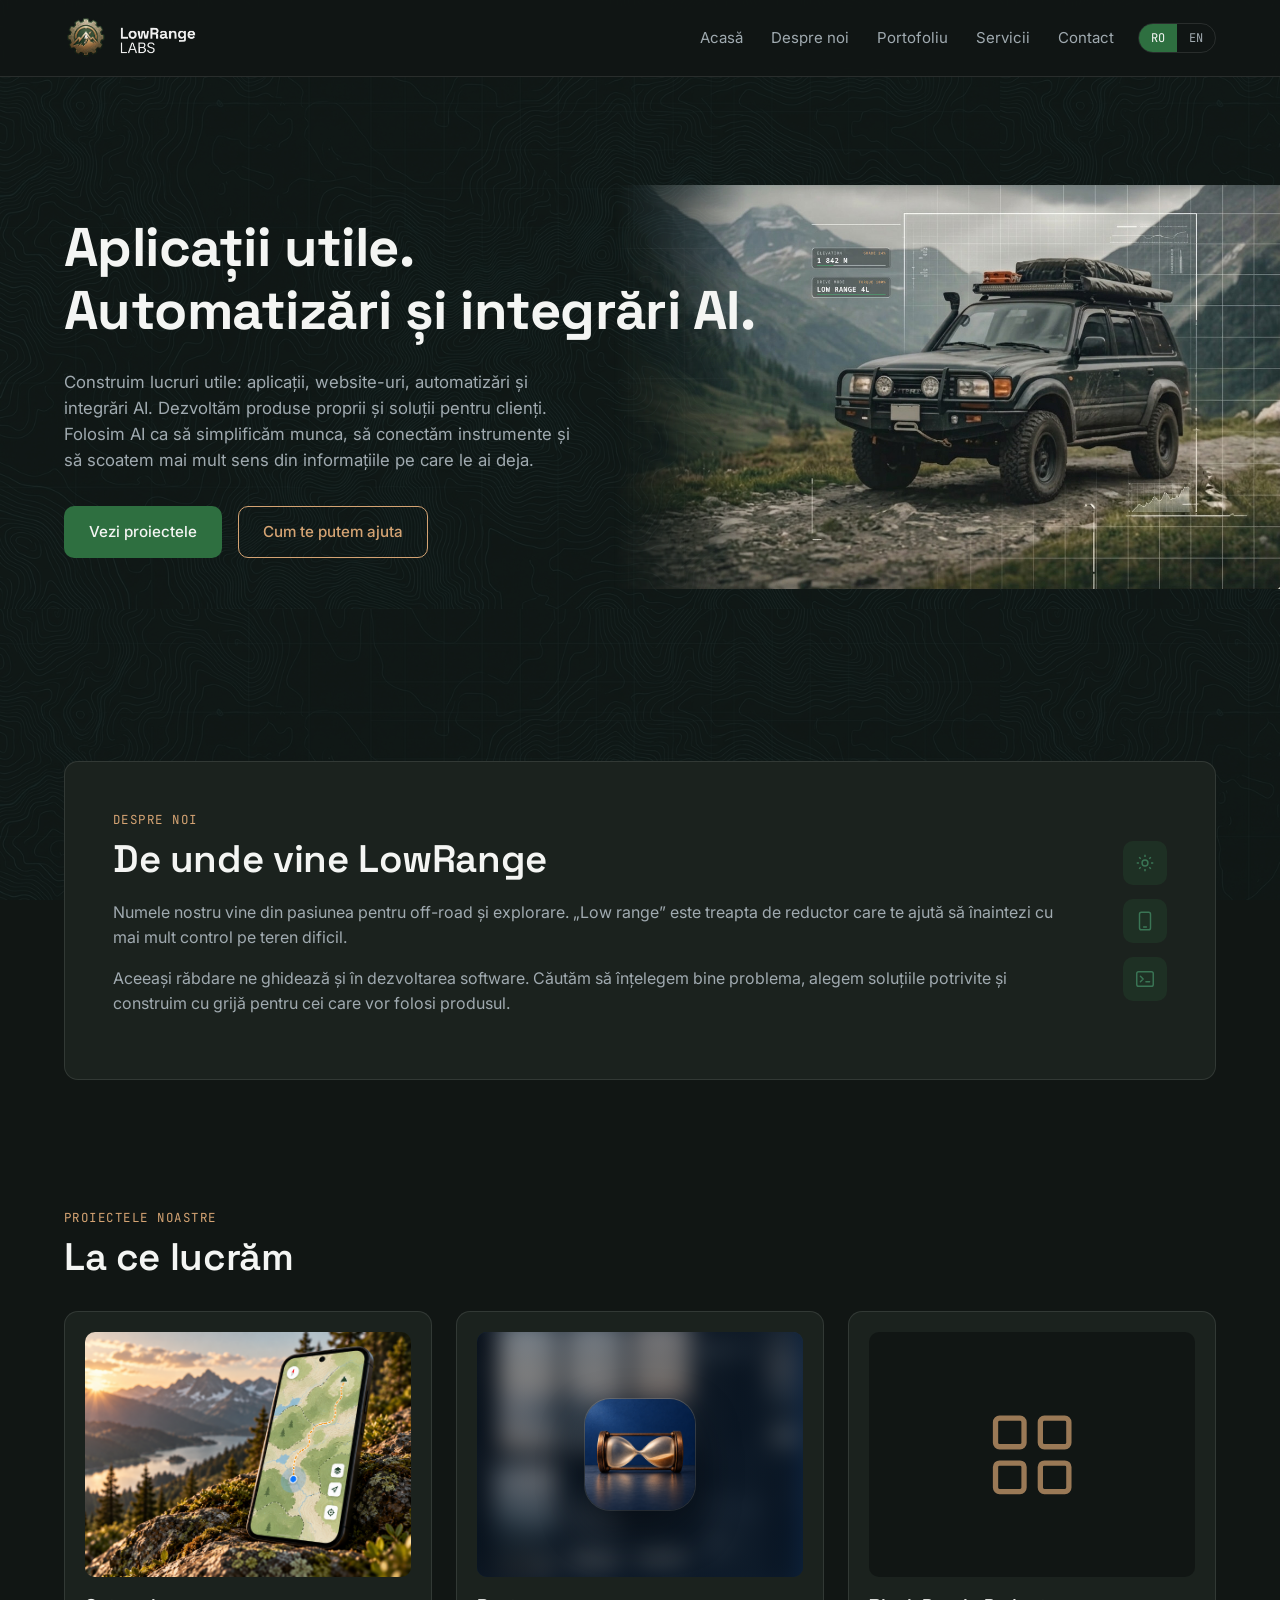
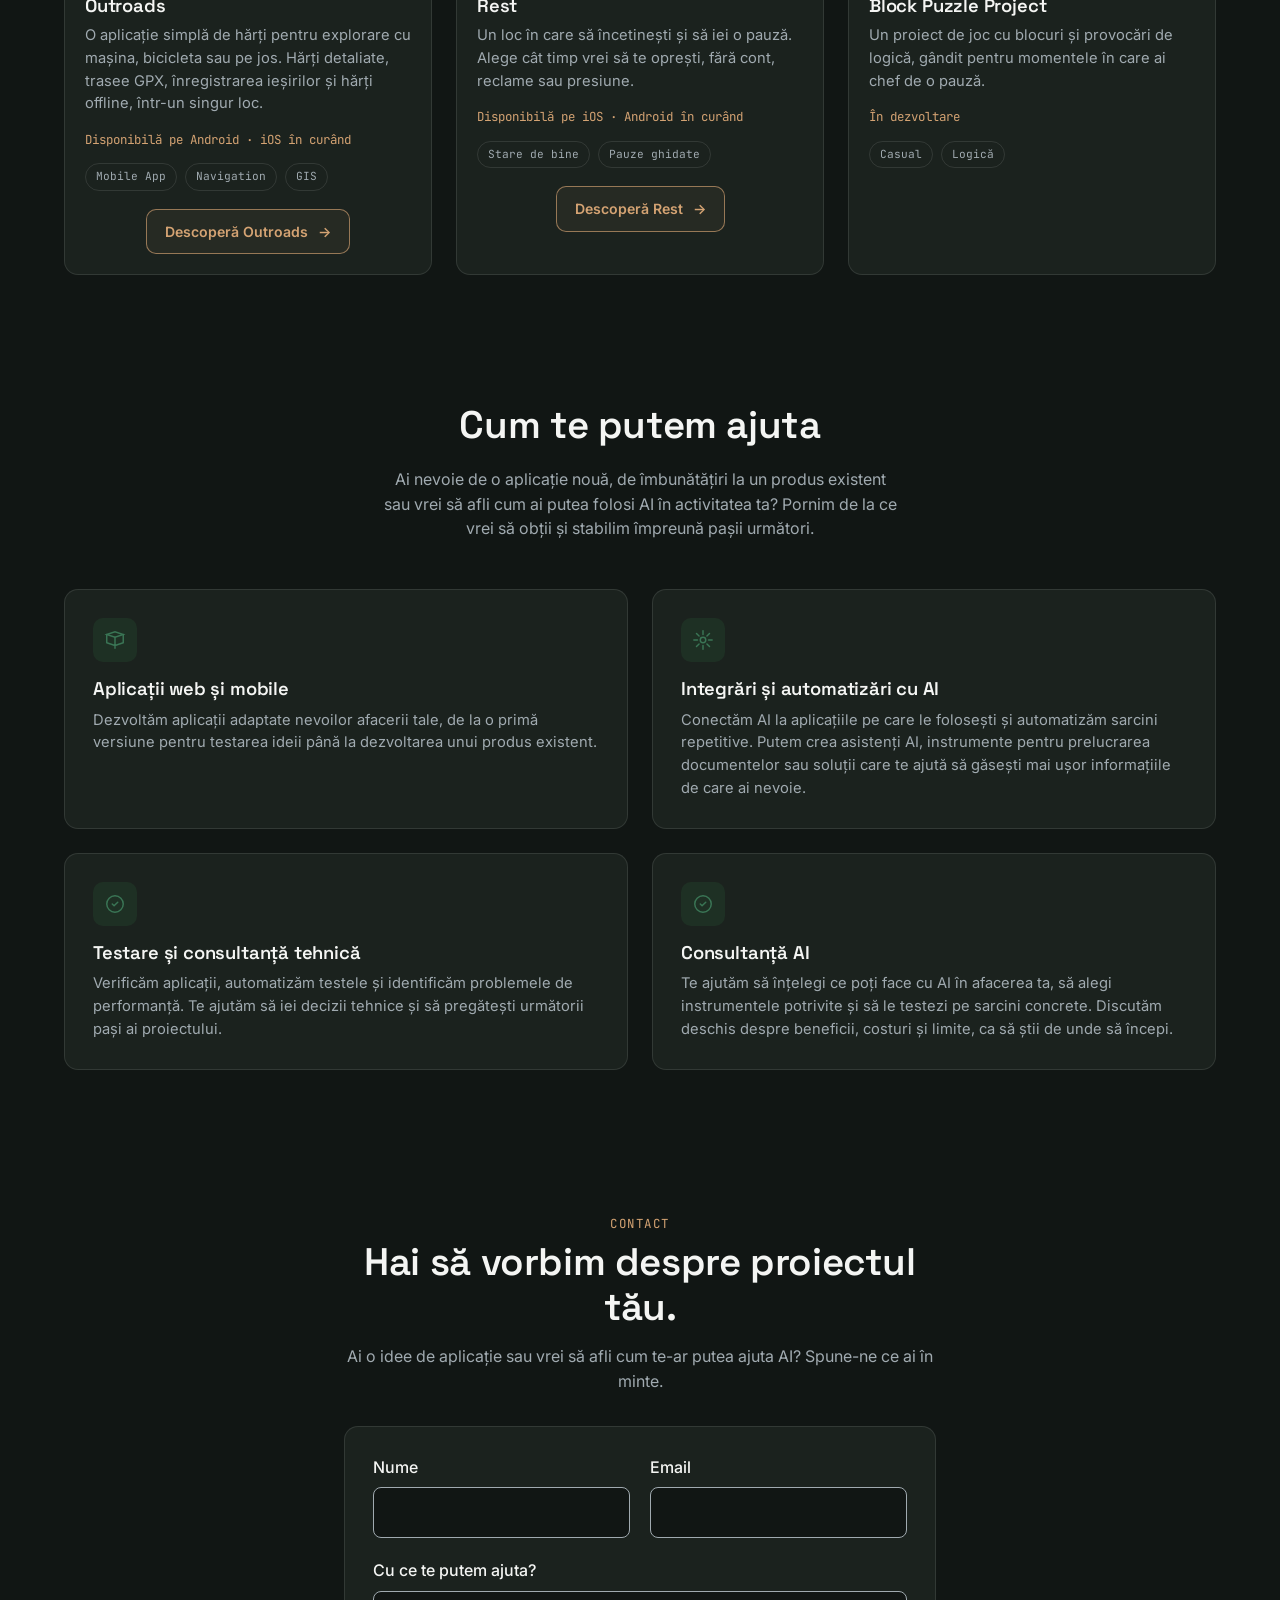
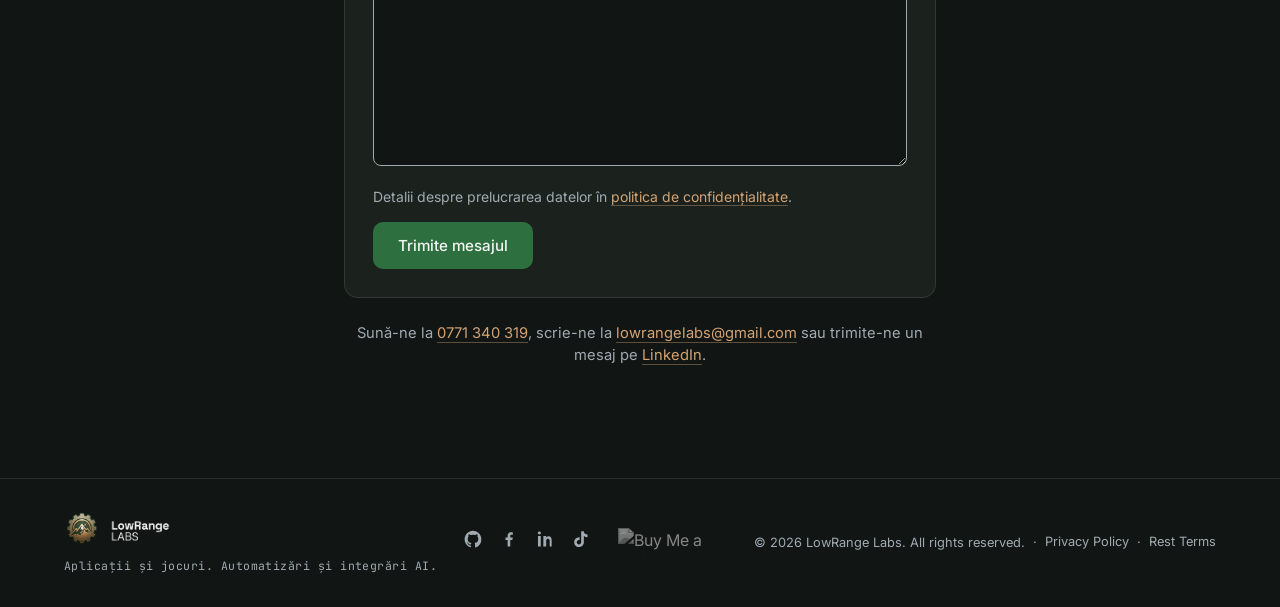
==== commit b1b61212: "Update Rest website for iOS launch" ====
--- a/index.html
+++ b/index.html
@@ -129,7 +129,7 @@
           </div>
           <h3>Rest</h3>
           <p class="card-desc" data-i18n="rest.desc">Un loc în care să încetinești și să iei o pauză. Alege cât timp vrei să te oprești, fără cont, reclame sau presiune.</p>
-          <p class="card-status" data-i18n="rest.status">În curând pe iOS și Android</p>
+          <p class="card-status" data-i18n="rest.status">Disponibilă pe iOS · Android în curând</p>
           <div class="tag-row">
             <span class="tag" data-i18n="rest.tag1">Stare de bine</span>
             <span class="tag" data-i18n="rest.tag2">Pauze ghidate</span>
--- a/css/style.css
+++ b/css/style.css
@@ -807,12 +807,14 @@
 .rest-page .container { max-width: 1440px; }
 .rest-hero, .rest-about, .rest-sessions, .rest-details, .rest-closing { position: relative; z-index: 1; }
 .rest-hero { padding: 38px 0 88px; }
-.rest-hero-grid { display: grid; grid-template-columns: 1fr; align-items: center; }
-.rest-hero-copy { position: relative; z-index: 1; max-width: 900px; padding: 48px 0 32px; }
+.rest-hero-grid { display: grid; grid-template-columns: .82fr 1.18fr; gap: clamp(28px, 5vw, 76px); align-items: center; }
+.rest-hero-copy { position: relative; z-index: 1; max-width: 620px; padding: 48px 0 32px; }
+.rest-hero-image { display: block; width: 100%; height: auto; border-radius: 4px; }
 .rest-hero h1 { font-family: var(--font-heading); font-size: clamp(2.4rem, 5.2vw, 5rem); line-height: .94; letter-spacing: -.065em; color: #090a09; margin: 0 0 28px; }
 .rest-tagline { max-width: 35ch; font-size: clamp(1.05rem, 1.5vw, 1.25rem); line-height: 1.55; }
-.rest-contact { margin-top: 18px; background: #256f82; border-color: #256f82; color: #fff; }
-.rest-contact:hover, .rest-contact:focus-visible { background: #174c59; border-color: #174c59; }
+.rest-store-link { display: inline-block; width: 190px; max-width: 100%; margin-top: 18px; line-height: 0; }
+.rest-store-link img { display: block; width: 100%; height: auto; }
+.rest-store-link:focus-visible { outline: 3px solid #256f82; outline-offset: 5px; border-radius: 5px; }
 .rest-coming { display: inline-block; color: #174c59 !important; font-weight: 600; margin: 16px 0 0; }
 .rest-about { padding: 96px 0; background: #c9c3b9; }
 .rest-about-grid { display: grid; grid-template-columns: .9fr 1.1fr; gap: 8vw; align-items: start; }
@@ -833,6 +835,7 @@
 .rest-closing-inner { max-width: 760px; }
 .rest-closing h2 { max-width: none; }
 .rest-closing p { font-size: 1.15rem; }
+.rest-store-link-closing { margin-top: 12px; }
 .rest-page .footer-legal { color: #0a0a0a; }
 .rest-page .footer-legal a { color: #0a0a0a; }
 .rest-page .footer-brand .brand-wordmark { filter: brightness(0); }
@@ -840,7 +843,7 @@
   .rest-hero { padding: 32px 0 60px; }
   .rest-hero-grid, .rest-about-grid, .rest-details-grid { grid-template-columns: 1fr; gap: 26px; }
   .rest-hero h1 { font-size: clamp(2rem, 9.5vw, 2.4rem); }
-  .rest-hero-copy { grid-row: 1; }
+  .rest-hero-copy { grid-row: 1; padding: 24px 0 0; }
   .rest-about, .rest-sessions, .rest-details, .rest-closing { padding: 72px 0; }
   .rest-session-list { grid-template-columns: 1fr; gap: 30px; }
   .rest-sessions h2 { margin-bottom: 38px; }
